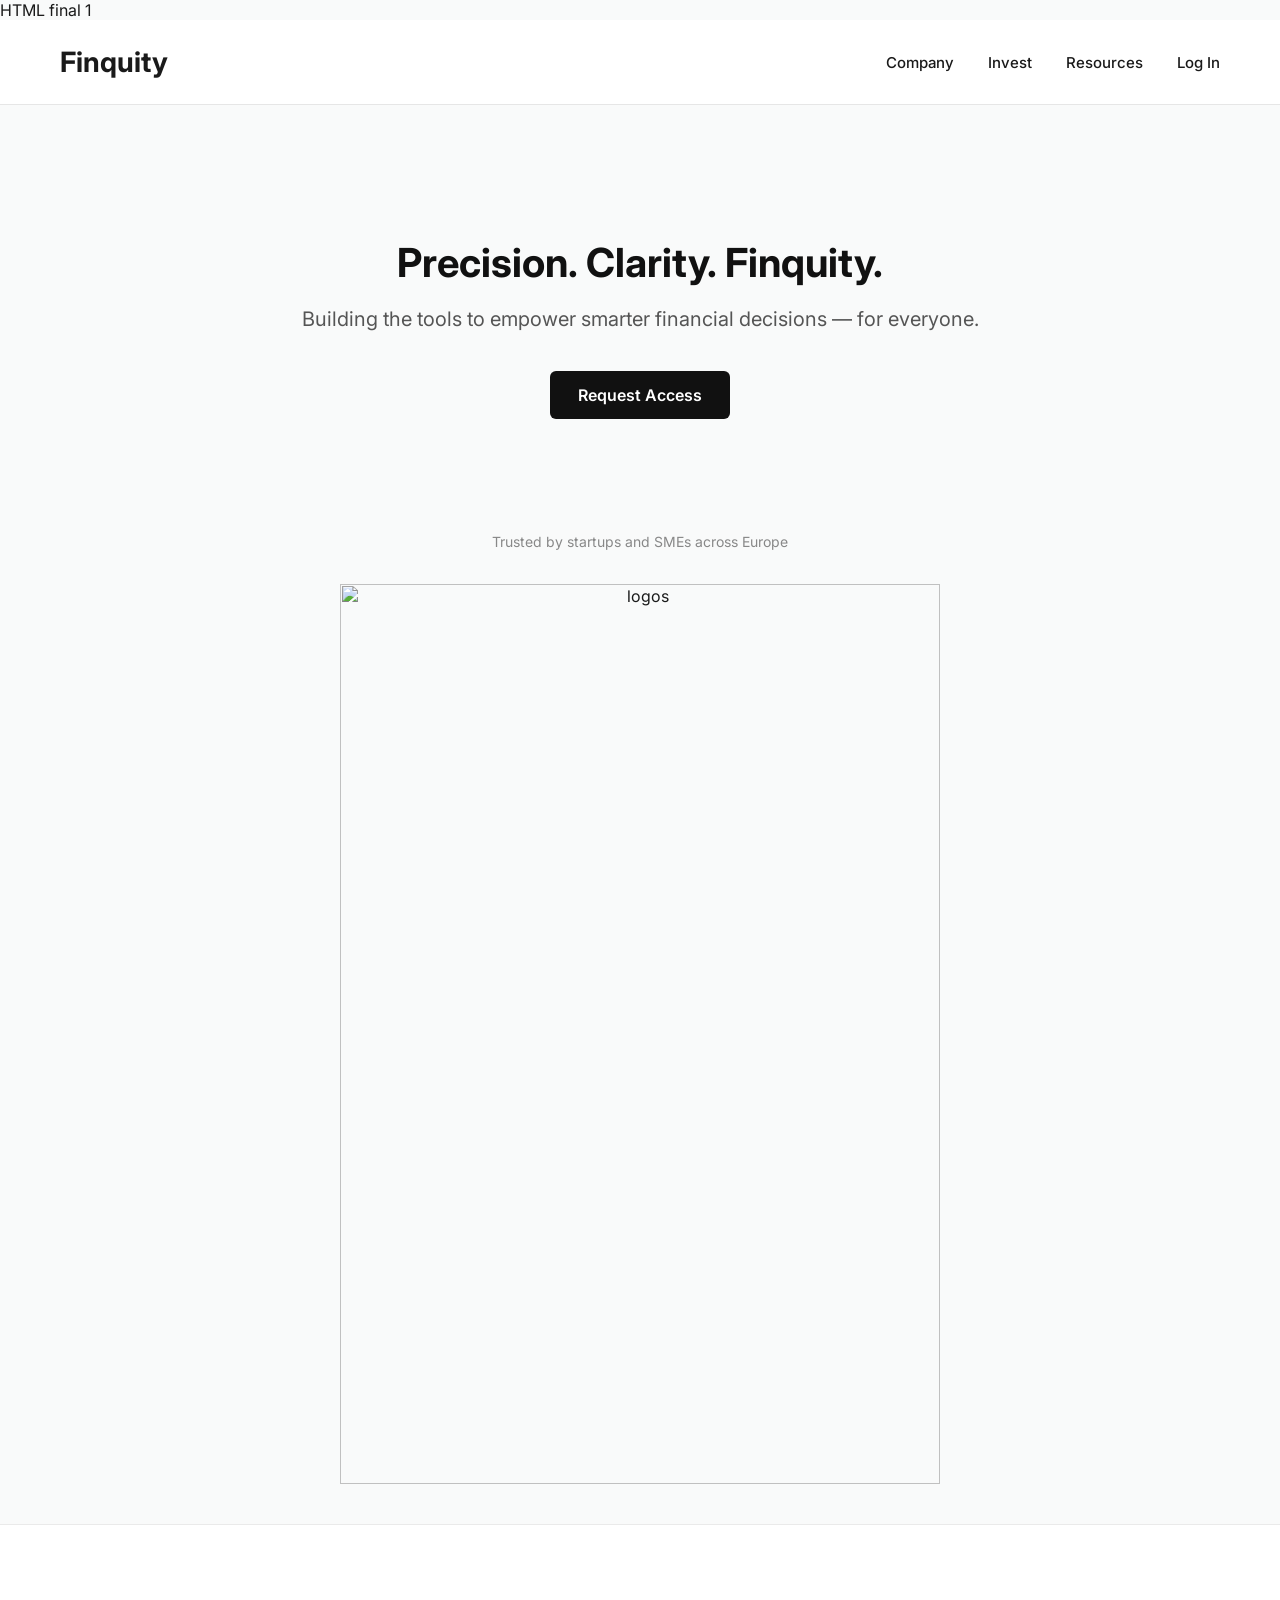
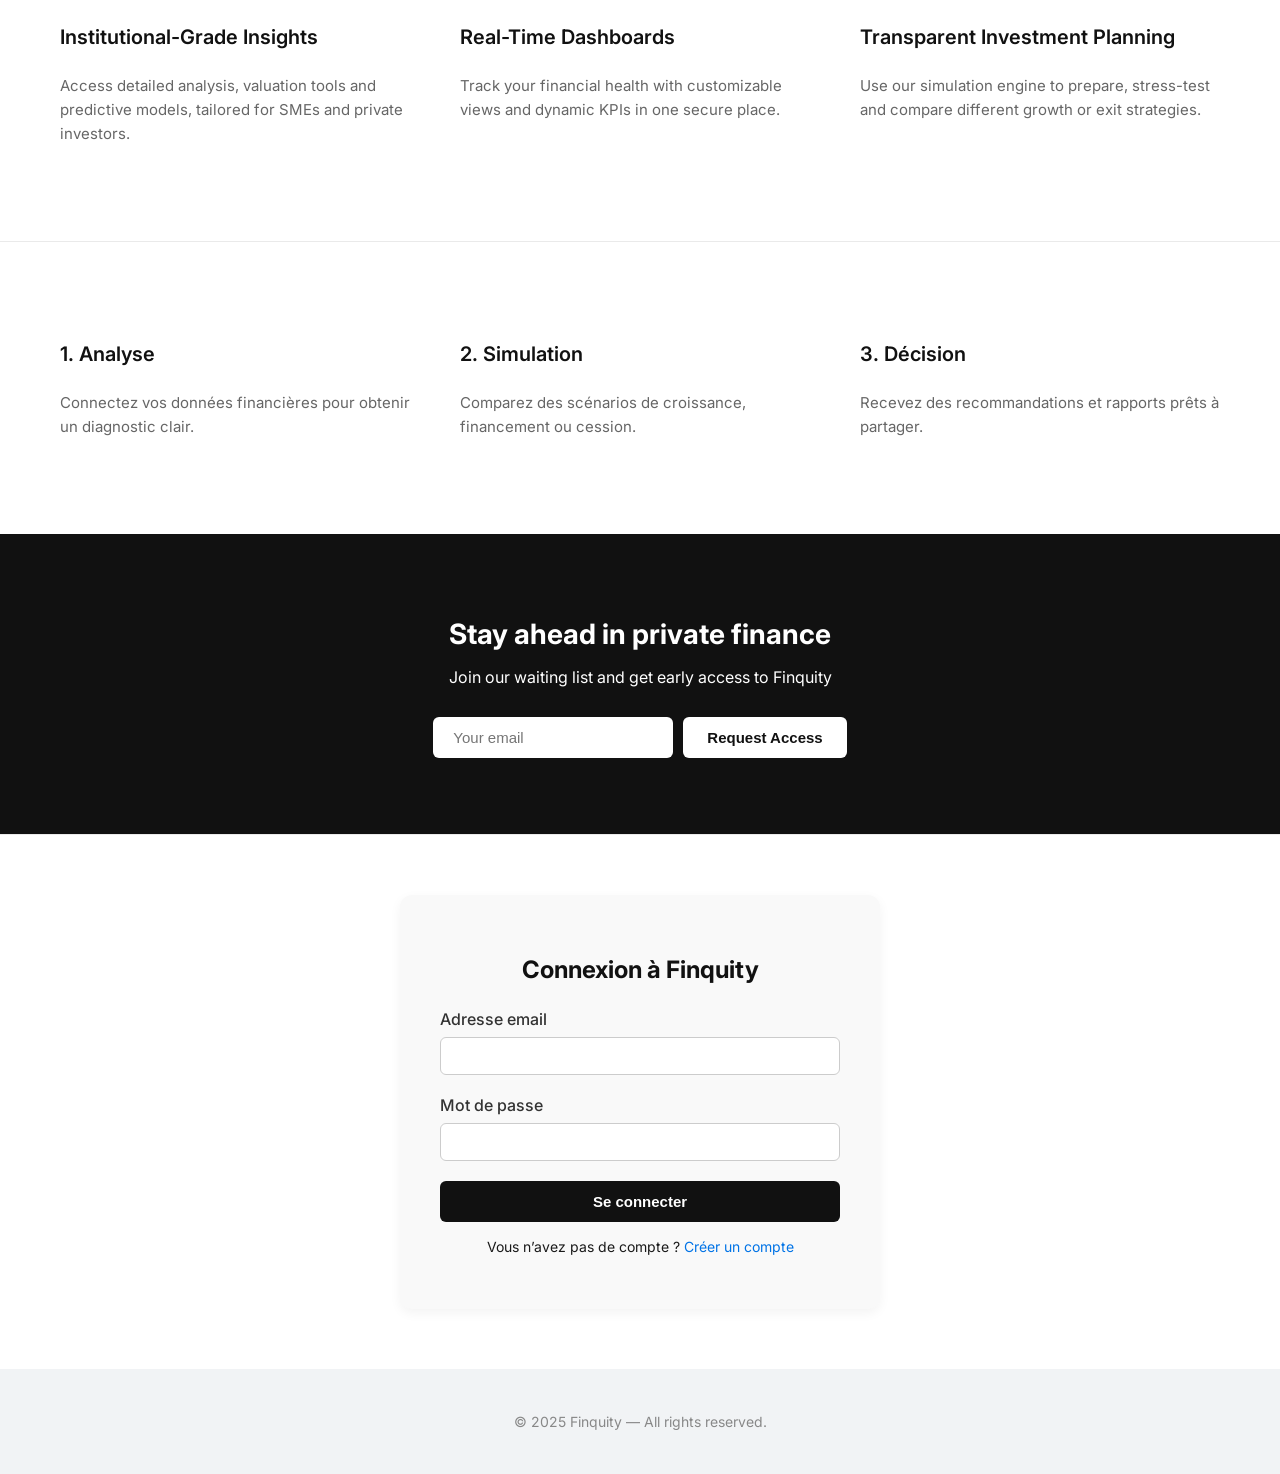
==== src/Dashboard.html @ 62096ed6 "Add new file" ====
HTML final 1

<!DOCTYPE html>
<html lang="fr">
<head>
  <meta charset="UTF-8" />
  <meta name="viewport" content="width=device-width, initial-scale=1.0"/>
  <title>Finquity - Plateforme d'Analyse Financière</title>
  <link href="https://fonts.googleapis.com/css2?family=Inter:wght@400;600;700&display=swap" rel="stylesheet">
  <style>
    body {
      margin: 0;
      font-family: 'Inter', sans-serif;
      background-color: #f9fafa;
      color: #1a1a1a;
    }

    header {
      background-color: #ffffff;
      padding: 25px 60px;
      display: flex;
      justify-content: space-between;
      align-items: center;
      border-bottom: 1px solid #e6e6e6;
    }

    .logo {
      font-size: 28px;
      font-weight: 700;
      color: #1a1a1a;
    }

    nav a {
      color: #1a1a1a;
      text-decoration: none;
      margin-left: 30px;
      font-weight: 500;
      font-size: 15px;
      position: relative;
    }

    nav a::after {
      content: '';
      display: block;
      width: 0;
      height: 2px;
      background: #1a1a1a;
      transition: width .3s;
      position: absolute;
      bottom: -4px;
      left: 0;
    }

    nav a:hover::after {
      width: 100%;
    }

    .hero {
      text-align: center;
      padding: 100px 20px 60px;
    }

    .hero h1 {
      font-size: 40px;
      font-weight: 700;
      color: #111;
      margin-bottom: 20px;
    }

    .hero p {
      font-size: 20px;
      font-weight: 400;
      color: #555;
      margin-bottom: 40px;
    }

    .cta-button {
      display: inline-block;
      background-color: #111;
      color: white;
      padding: 14px 28px;
      border-radius: 6px;
      font-weight: 600;
      text-decoration: none;
      transition: background-color 0.3s;
    }

    .cta-button:hover {
      background-color: #333;
    }

    .trusted {
      text-align: center;
      padding: 40px 20px;
    }

    .trusted p {
      color: #888;
      font-size: 14px;
    }

    .highlight-section {
      background-color: #ffffff;
      padding: 80px 60px;
      display: grid;
      grid-template-columns: repeat(auto-fit, minmax(300px, 1fr));
      gap: 40px;
      border-top: 1px solid #eaeaea;
    }

    .highlight-block {
      display: flex;
      flex-direction: column;
    }

    .highlight-block h3 {
      font-size: 20px;
      font-weight: 600;
      color: #111;
      margin-bottom: 10px;
    }

    .highlight-block p {
      font-size: 15px;
      color: #666;
      line-height: 1.6;
    }

    .newsletter {
      background: #111;
      color: white;
      text-align: center;
      padding: 60px 20px;
    }

    .newsletter h2 {
      font-size: 28px;
      margin-bottom: 15px;
    }

    .newsletter p {
      font-size: 16px;
      margin-bottom: 30px;
    }

    .newsletter form {
      display: flex;
      justify-content: center;
      flex-wrap: wrap;
      gap: 10px;
    }

    .newsletter input[type="email"] {
      padding: 12px 20px;
      border-radius: 6px;
      border: none;
      font-size: 15px;
      min-width: 240px;
    }

    .newsletter button {
      padding: 12px 24px;
      background: white;
      color: #111;
      border: none;
      border-radius: 6px;
      font-weight: 600;
      font-size: 15px;
      cursor: pointer;
    }

    .auth-section {
      display: flex;
      justify-content: center;
      padding: 60px 20px;
      background-color: #ffffff;
      border-top: 1px solid #eaeaea;
    }

    .auth-container {
      width: 100%;
      max-width: 400px;
      padding: 40px;
      background-color: #f9f9f9;
      border-radius: 12px;
      box-shadow: 0 4px 12px rgba(0, 0, 0, 0.05);
    }

    .auth-container h2 {
      margin-bottom: 25px;
      font-size: 24px;
      color: #111;
      text-align: center;
    }

    .auth-form {
      display: flex;
      flex-direction: column;
    }

    .auth-form label {
      margin-bottom: 8px;
      font-weight: 500;
      color: #333;
    }

    .auth-form input {
      padding: 10px;
      margin-bottom: 20px;
      border: 1px solid #ccc;
      border-radius: 6px;
      font-size: 14px;
    }

    .auth-form button {
      padding: 12px;
      background-color: #111;
      color: white;
      font-size: 15px;
      font-weight: 600;
      border: none;
      border-radius: 6px;
      cursor: pointer;
    }

    .auth-form button:hover {
      background-color: #000;
    }

    .auth-note {
      text-align: center;
      margin-top: 15px;
      font-size: 14px;
    }

    .auth-note a {
      color: #0073e6;
      text-decoration: none;
    }

    footer {
      background-color: #f1f3f5;
      color: #888;
      text-align: center;
      padding: 30px 20px;
      font-size: 14px;
    }
  </style>
</head>
<body>

  <header>
    <div class="logo">Finquity</div>
    <nav>
      <a href="#">Company</a>
      <a href="#">Invest</a>
      <a href="#">Resources</a>
      <a href="#">Log In</a>
    </nav>
  </header>

  <section class="hero">
    <h1>Precision. Clarity. Finquity.</h1>
    <p>Building the tools to empower smarter financial decisions — for everyone.</p>
    <a href="#" class="cta-button">Request Access</a>
  </section>

  <section class="trusted">
    <p>Trusted by startups and SMEs across Europe</p>
    <img src="logos.png" alt="logos" style="max-width: 600px; width: 100%; margin-top: 20px;">
  </section>

  <section class="highlight-section">
    <div class="highlight-block">
      <h3>Institutional-Grade Insights</h3>
      <p>Access detailed analysis, valuation tools and predictive models, tailored for SMEs and private investors.</p>
    </div>
    <div class="highlight-block">
      <h3>Real-Time Dashboards</h3>
      <p>Track your financial health with customizable views and dynamic KPIs in one secure place.</p>
    </div>
    <div class="highlight-block">
      <h3>Transparent Investment Planning</h3>
      <p>Use our simulation engine to prepare, stress-test and compare different growth or exit strategies.</p>
    </div>
  </section>

  <section class="highlight-section">
    <div class="highlight-block">
      <h3>1. Analyse</h3>
      <p>Connectez vos données financières pour obtenir un diagnostic clair.</p>
    </div>
    <div class="highlight-block">
      <h3>2. Simulation</h3>
      <p>Comparez des scénarios de croissance, financement ou cession.</p>
    </div>
    <div class="highlight-block">
      <h3>3. Décision</h3>
      <p>Recevez des recommandations et rapports prêts à partager.</p>
    </div>
  </section>

  <section class="newsletter">
    <h2>Stay ahead in private finance</h2>
    <p>Join our waiting list and get early access to Finquity</p>
    <form>
      <input type="email" placeholder="Your email" required />
      <button type="submit">Request Access</button>
    </form>
  </section>

  <!-- Authentification -->
  <section class="auth-section">
    <div class="auth-container">
      <h2>Connexion à Finquity</h2>
      <form class="auth-form">
        <label for="email">Adresse email</label>
        <input type="email" id="email" name="email" required>

        <label for="password">Mot de passe</label>
        <input type="password" id="password" name="password" required>

        <button type="submit">Se connecter</button>
      </form>
      <p class="auth-note">Vous n’avez pas de compte ? <a href="#">Créer un compte</a></p>
    </div>
  </section>

  <footer>
    <p>&copy; 2025 Finquity — All rights reserved.</p>
  </footer>

</body>
</html>
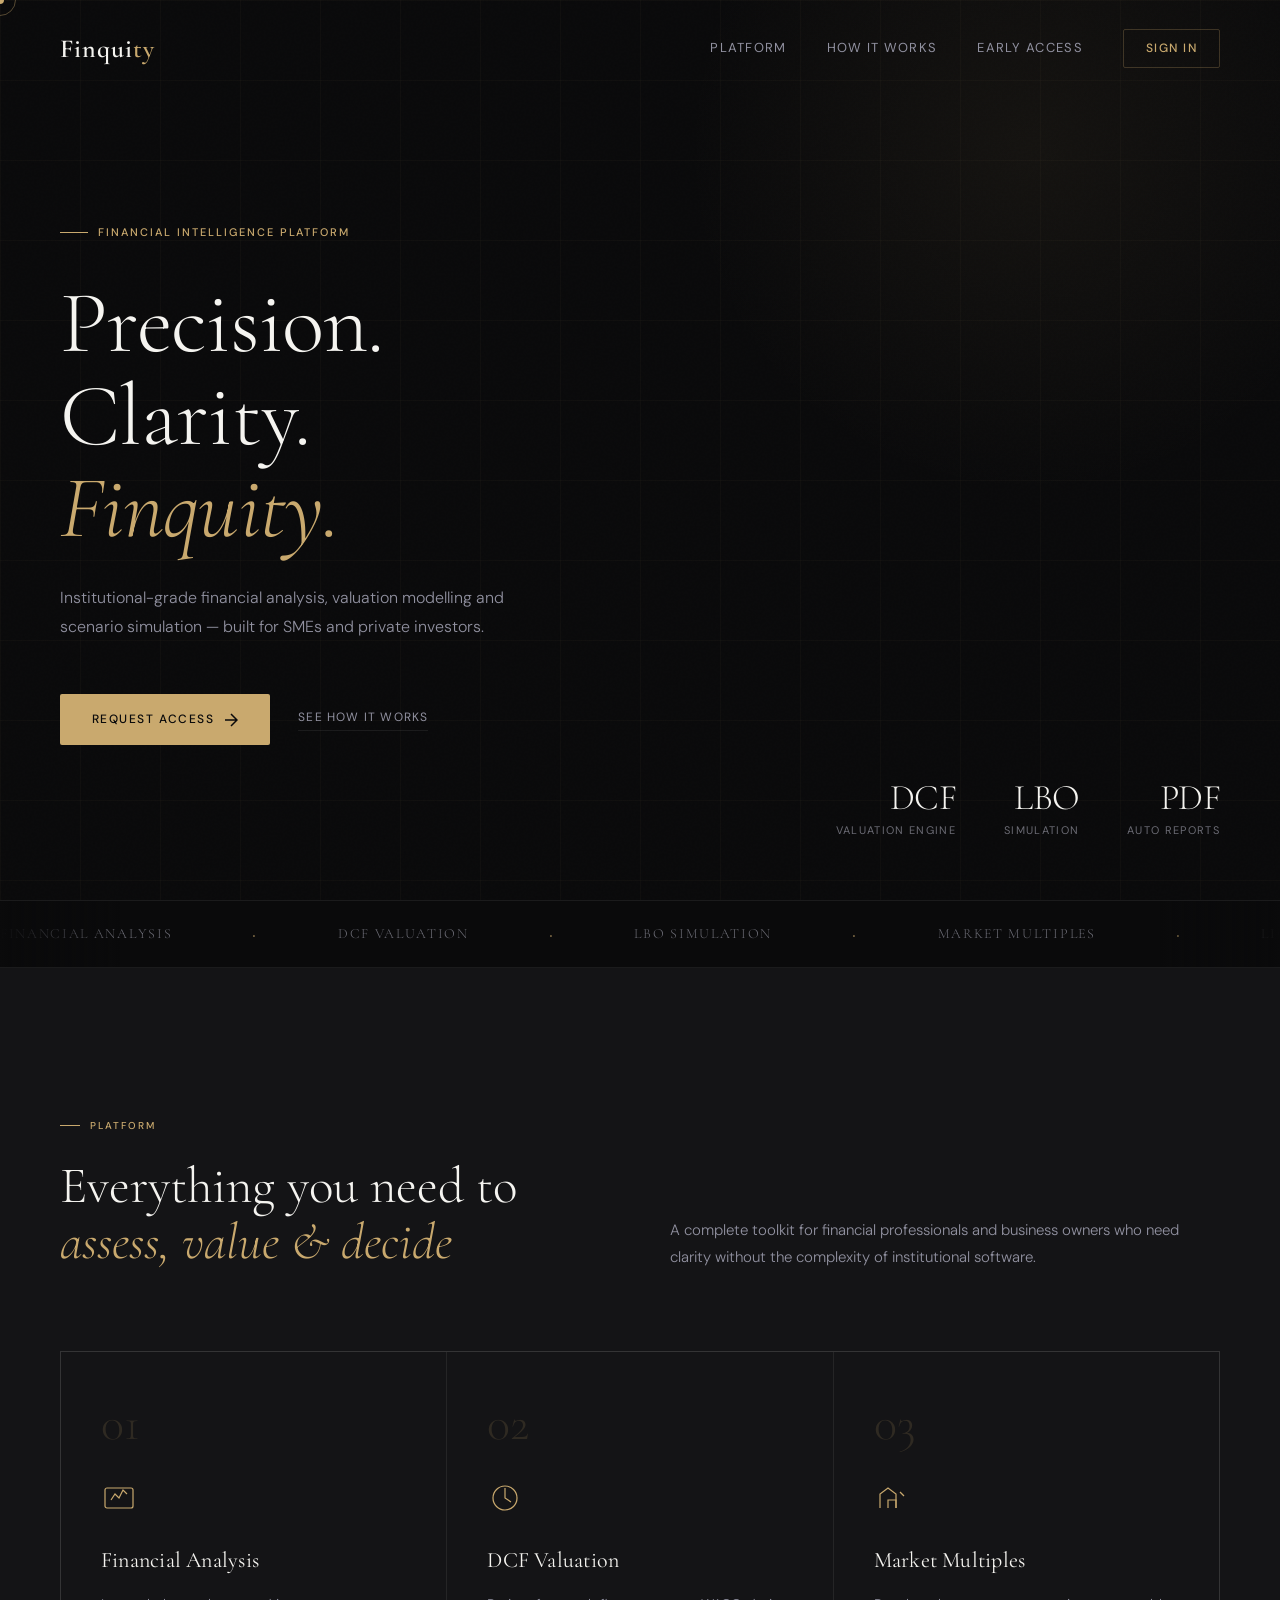
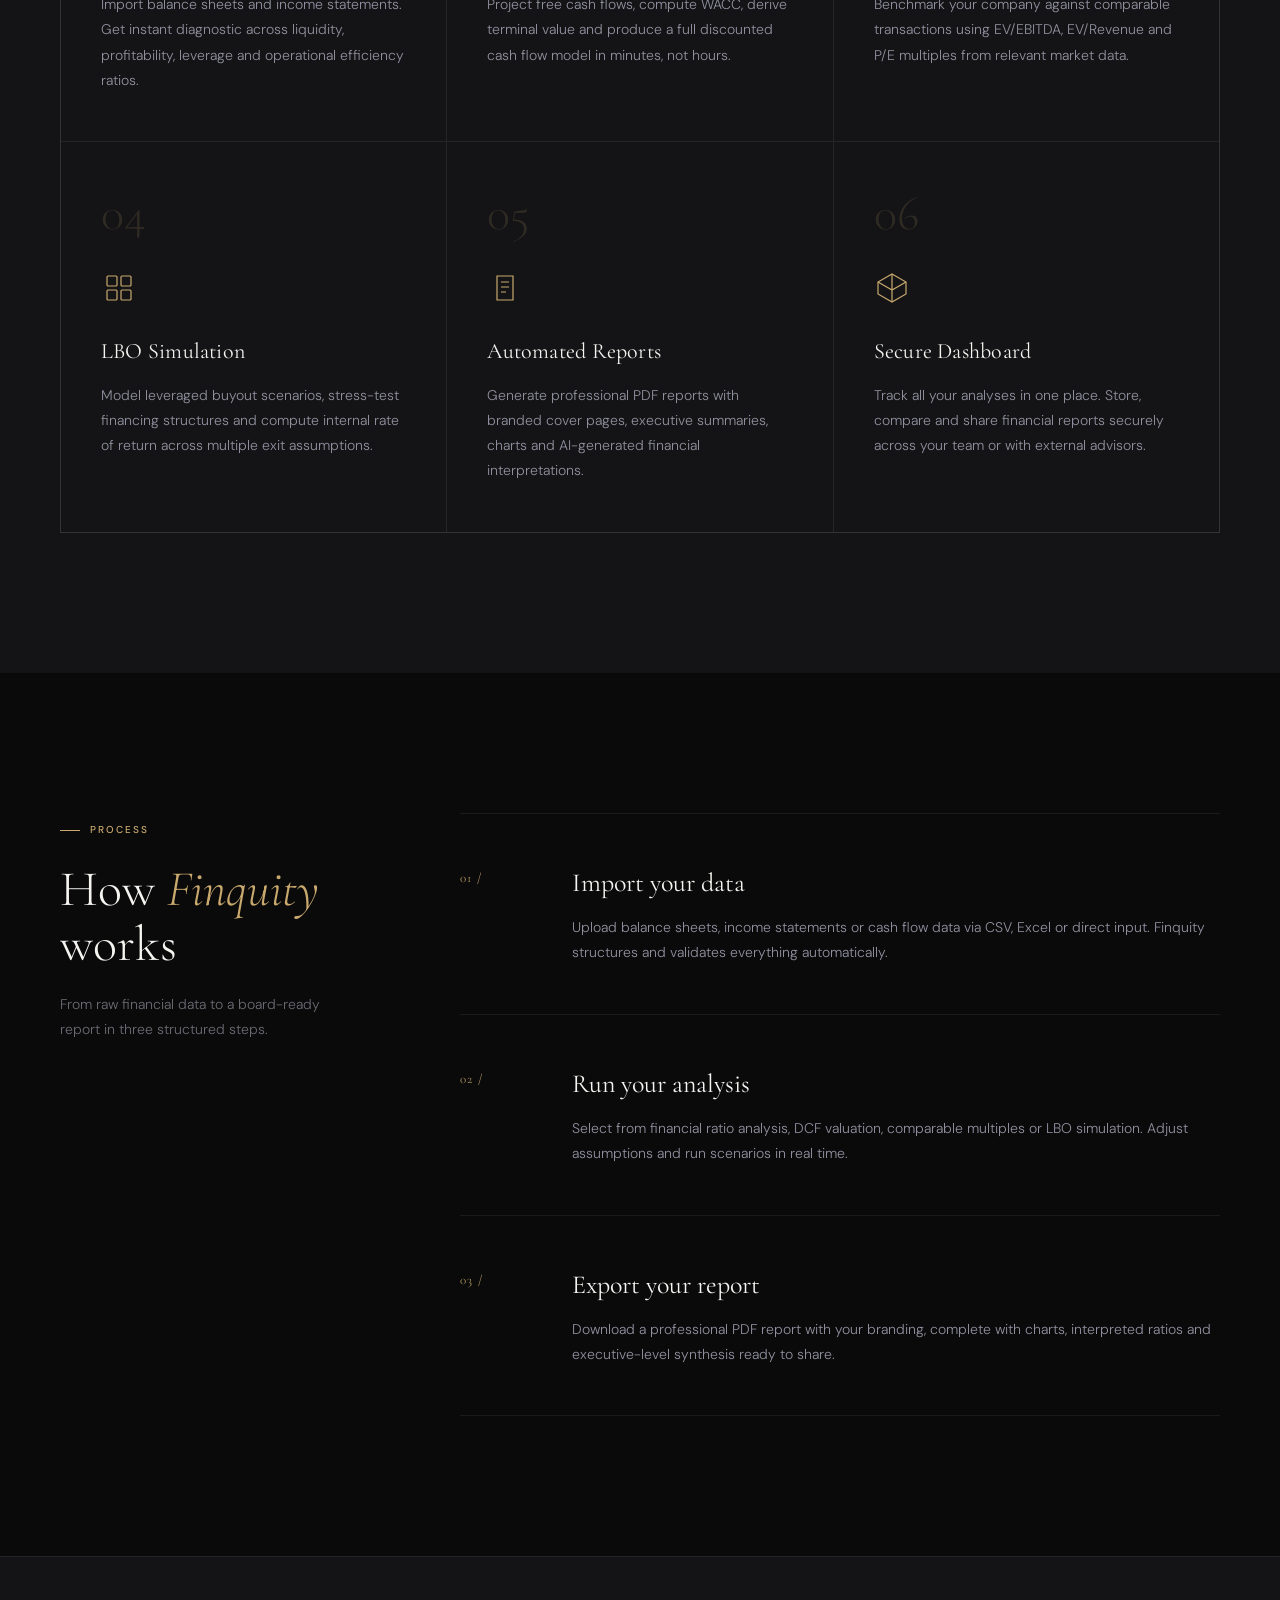
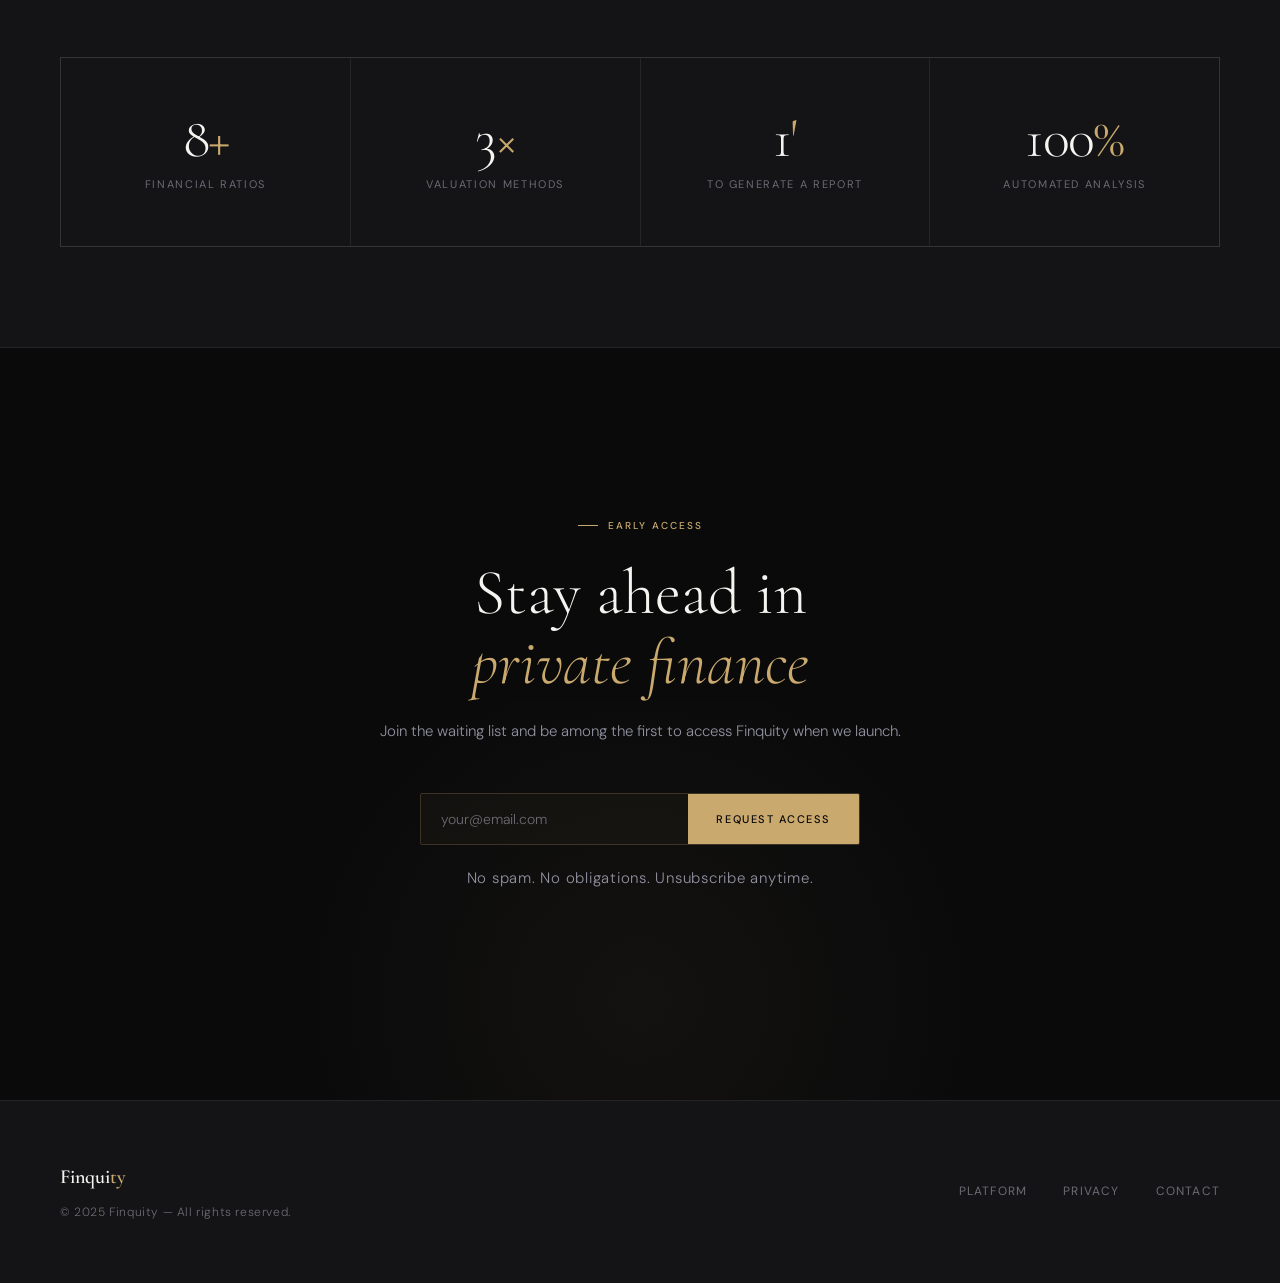
==== commit 03ed7403: "Edit Dashboard.html" ====
--- a/src/Dashboard.html
+++ b/src/Dashboard.html
@@ -1,334 +1,1126 @@
-HTML final 1
-
 <!DOCTYPE html>
-<html lang="fr">
+<html lang="en">
 <head>
   <meta charset="UTF-8" />
   <meta name="viewport" content="width=device-width, initial-scale=1.0"/>
-  <title>Finquity - Plateforme d'Analyse Financière</title>
-  <link href="https://fonts.googleapis.com/css2?family=Inter:wght@400;600;700&display=swap" rel="stylesheet">
+  <title>Finquity — Precision. Clarity. Finquity.</title>
+  <link href="https://fonts.googleapis.com/css2?family=Cormorant+Garamond:ital,wght@0,300;0,400;0,600;1,300;1,400&family=DM+Sans:wght@300;400;500&display=swap" rel="stylesheet">
   <style>
+    *, *::before, *::after { box-sizing: border-box; margin: 0; padding: 0; }
+
+    :root {
+      --ink: #0a0a0b;
+      --ink-2: #141416;
+      --ink-3: #1c1c1f;
+      --surface: #111113;
+      --gold: #c9a96e;
+      --gold-light: #e2c99a;
+      --gold-dim: rgba(201,169,110,0.15);
+      --muted: #6b6b74;
+      --muted-2: #9191a0;
+      --border: rgba(255,255,255,0.07);
+      --border-gold: rgba(201,169,110,0.25);
+      --white: #f5f4f0;
+      --font-display: 'Cormorant Garamond', Georgia, serif;
+      --font-body: 'DM Sans', sans-serif;
+    }
+
+    html { scroll-behavior: smooth; }
+
     body {
-      margin: 0;
-      font-family: 'Inter', sans-serif;
-      background-color: #f9fafa;
-      color: #1a1a1a;
-    }
-
+      background-color: var(--ink);
+      color: var(--white);
+      font-family: var(--font-body);
+      font-weight: 300;
+      line-height: 1.6;
+      overflow-x: hidden;
+      cursor: none;
+    }
+
+    /* Custom cursor */
+    .cursor {
+      position: fixed;
+      width: 8px; height: 8px;
+      background: var(--gold);
+      border-radius: 50%;
+      pointer-events: none;
+      z-index: 9999;
+      transform: translate(-50%, -50%);
+      transition: transform 0.1s ease, opacity 0.3s;
+      mix-blend-mode: normal;
+    }
+    .cursor-ring {
+      position: fixed;
+      width: 32px; height: 32px;
+      border: 1px solid rgba(201,169,110,0.4);
+      border-radius: 50%;
+      pointer-events: none;
+      z-index: 9998;
+      transform: translate(-50%, -50%);
+      transition: transform 0.18s ease, width 0.2s, height 0.2s, opacity 0.3s;
+    }
+
+    /* Grain overlay */
+    body::before {
+      content: '';
+      position: fixed;
+      inset: 0;
+      background-image: url("data:image/svg+xml,%3Csvg viewBox='0 0 512 512' xmlns='http://www.w3.org/2000/svg'%3E%3Cfilter id='n'%3E%3CfeTurbulence type='fractalNoise' baseFrequency='0.75' numOctaves='4' stitchTiles='stitch'/%3E%3C/filter%3E%3Crect width='100%25' height='100%25' filter='url(%23n)' opacity='0.03'/%3E%3C/svg%3E");
+      pointer-events: none;
+      z-index: 1;
+      opacity: 0.4;
+    }
+
+    /* ─── HEADER ─── */
     header {
-      background-color: #ffffff;
-      padding: 25px 60px;
+      position: fixed;
+      top: 0; left: 0; right: 0;
+      z-index: 100;
       display: flex;
       justify-content: space-between;
       align-items: center;
-      border-bottom: 1px solid #e6e6e6;
+      padding: 28px 60px;
+      border-bottom: 1px solid transparent;
+      transition: border-color 0.4s, background 0.4s, backdrop-filter 0.4s;
+    }
+    header.scrolled {
+      background: rgba(10,10,11,0.85);
+      backdrop-filter: blur(16px);
+      border-color: var(--border);
     }
 
     .logo {
-      font-size: 28px;
-      font-weight: 700;
-      color: #1a1a1a;
-    }
+      font-family: var(--font-display);
+      font-size: 26px;
+      font-weight: 600;
+      letter-spacing: 0.04em;
+      color: var(--white);
+      text-decoration: none;
+    }
+    .logo span { color: var(--gold); }
+
+    nav { display: flex; align-items: center; gap: 40px; }
 
     nav a {
-      color: #1a1a1a;
+      font-family: var(--font-body);
+      font-size: 13px;
+      font-weight: 400;
+      letter-spacing: 0.1em;
+      text-transform: uppercase;
+      color: var(--muted-2);
       text-decoration: none;
-      margin-left: 30px;
+      transition: color 0.3s;
+    }
+    nav a:hover { color: var(--white); }
+
+    .nav-cta {
+      font-size: 12px !important;
+      font-weight: 500 !important;
+      letter-spacing: 0.12em !important;
+      color: var(--gold) !important;
+      border: 1px solid var(--border-gold);
+      padding: 9px 22px;
+      border-radius: 2px;
+      transition: background 0.3s, color 0.3s !important;
+    }
+    .nav-cta:hover {
+      background: var(--gold-dim);
+      color: var(--gold-light) !important;
+    }
+
+    /* ─── HERO ─── */
+    .hero {
+      min-height: 100vh;
+      display: flex;
+      flex-direction: column;
+      justify-content: center;
+      padding: 160px 60px 100px;
+      position: relative;
+      overflow: hidden;
+    }
+
+    .hero-bg-grid {
+      position: absolute;
+      inset: 0;
+      background-image:
+        linear-gradient(rgba(201,169,110,0.03) 1px, transparent 1px),
+        linear-gradient(90deg, rgba(201,169,110,0.03) 1px, transparent 1px);
+      background-size: 80px 80px;
+      z-index: 0;
+    }
+    .hero-bg-glow {
+      position: absolute;
+      top: -200px; right: -100px;
+      width: 700px; height: 700px;
+      background: radial-gradient(circle, rgba(201,169,110,0.06) 0%, transparent 70%);
+      z-index: 0;
+      animation: pulse-glow 8s ease-in-out infinite;
+    }
+    @keyframes pulse-glow {
+      0%, 100% { opacity: 1; transform: scale(1); }
+      50% { opacity: 0.6; transform: scale(1.08); }
+    }
+
+    .hero-content { position: relative; z-index: 2; max-width: 760px; }
+
+    .hero-eyebrow {
+      display: inline-flex;
+      align-items: center;
+      gap: 10px;
+      font-size: 11px;
       font-weight: 500;
-      font-size: 15px;
-      position: relative;
-    }
-
-    nav a::after {
+      letter-spacing: 0.18em;
+      text-transform: uppercase;
+      color: var(--gold);
+      margin-bottom: 36px;
+      opacity: 0;
+      animation: fade-up 0.8s 0.2s forwards;
+    }
+    .hero-eyebrow::before {
       content: '';
       display: block;
-      width: 0;
-      height: 2px;
-      background: #1a1a1a;
-      transition: width .3s;
+      width: 28px; height: 1px;
+      background: var(--gold);
+    }
+
+    .hero h1 {
+      font-family: var(--font-display);
+      font-size: clamp(52px, 7vw, 88px);
+      font-weight: 300;
+      line-height: 1.05;
+      letter-spacing: -0.01em;
+      color: var(--white);
+      margin-bottom: 30px;
+      opacity: 0;
+      animation: fade-up 0.9s 0.4s forwards;
+    }
+    .hero h1 em {
+      font-style: italic;
+      color: var(--gold);
+    }
+
+    .hero-sub {
+      font-size: 16px;
+      font-weight: 300;
+      color: var(--muted-2);
+      line-height: 1.8;
+      max-width: 480px;
+      margin-bottom: 52px;
+      opacity: 0;
+      animation: fade-up 0.9s 0.6s forwards;
+    }
+
+    .hero-actions {
+      display: flex;
+      align-items: center;
+      gap: 28px;
+      opacity: 0;
+      animation: fade-up 0.9s 0.8s forwards;
+    }
+
+    .btn-primary {
+      display: inline-flex;
+      align-items: center;
+      gap: 10px;
+      background: var(--gold);
+      color: var(--ink);
+      font-family: var(--font-body);
+      font-size: 12px;
+      font-weight: 500;
+      letter-spacing: 0.12em;
+      text-transform: uppercase;
+      text-decoration: none;
+      padding: 16px 32px;
+      border-radius: 2px;
+      transition: background 0.3s, transform 0.2s;
+    }
+    .btn-primary:hover {
+      background: var(--gold-light);
+      transform: translateY(-1px);
+    }
+    .btn-primary svg { transition: transform 0.2s; }
+    .btn-primary:hover svg { transform: translateX(3px); }
+
+    .btn-ghost {
+      font-size: 12px;
+      font-weight: 400;
+      letter-spacing: 0.1em;
+      text-transform: uppercase;
+      color: var(--muted-2);
+      text-decoration: none;
+      border-bottom: 1px solid var(--border);
+      padding-bottom: 3px;
+      transition: color 0.3s, border-color 0.3s;
+    }
+    .btn-ghost:hover { color: var(--white); border-color: var(--muted-2); }
+
+    /* Hero stats */
+    .hero-stats {
       position: absolute;
-      bottom: -4px;
-      left: 0;
-    }
-
-    nav a:hover::after {
+      bottom: 60px; right: 60px;
+      display: flex;
+      gap: 48px;
+      z-index: 2;
+      opacity: 0;
+      animation: fade-in 1s 1.2s forwards;
+    }
+    .stat { text-align: right; }
+    .stat-value {
+      font-family: var(--font-display);
+      font-size: 36px;
+      font-weight: 300;
+      color: var(--white);
+      letter-spacing: -0.02em;
+      line-height: 1;
+    }
+    .stat-label {
+      font-size: 11px;
+      font-weight: 400;
+      letter-spacing: 0.12em;
+      text-transform: uppercase;
+      color: var(--muted);
+      margin-top: 6px;
+    }
+
+    @keyframes fade-up {
+      from { opacity: 0; transform: translateY(24px); }
+      to { opacity: 1; transform: translateY(0); }
+    }
+    @keyframes fade-in {
+      from { opacity: 0; }
+      to { opacity: 1; }
+    }
+
+    /* ─── MARQUEE / TRUST ─── */
+    .trust-bar {
+      border-top: 1px solid var(--border);
+      border-bottom: 1px solid var(--border);
+      padding: 22px 0;
+      overflow: hidden;
+      position: relative;
+    }
+    .trust-bar::before, .trust-bar::after {
+      content: '';
+      position: absolute;
+      top: 0; bottom: 0;
+      width: 120px;
+      z-index: 2;
+    }
+    .trust-bar::before { left: 0; background: linear-gradient(90deg, var(--ink), transparent); }
+    .trust-bar::after { right: 0; background: linear-gradient(-90deg, var(--ink), transparent); }
+
+    .marquee-track {
+      display: flex;
+      gap: 80px;
+      animation: marquee 24s linear infinite;
+      width: max-content;
+    }
+    .marquee-item {
+      font-family: var(--font-display);
+      font-size: 14px;
+      font-weight: 300;
+      letter-spacing: 0.12em;
+      color: var(--muted);
+      text-transform: uppercase;
+      white-space: nowrap;
+      display: flex;
+      align-items: center;
+      gap: 80px;
+    }
+    .marquee-item::after {
+      content: '·';
+      color: var(--gold);
+      font-size: 20px;
+      line-height: 0;
+    }
+    @keyframes marquee {
+      from { transform: translateX(0); }
+      to { transform: translateX(-50%); }
+    }
+
+    /* ─── SECTION BASE ─── */
+    section { position: relative; }
+
+    .section-label {
+      display: inline-flex;
+      align-items: center;
+      gap: 10px;
+      font-size: 10px;
+      font-weight: 500;
+      letter-spacing: 0.2em;
+      text-transform: uppercase;
+      color: var(--gold);
+      margin-bottom: 24px;
+    }
+    .section-label::before {
+      content: '';
+      display: block;
+      width: 20px; height: 1px;
+      background: var(--gold);
+    }
+
+    /* ─── FEATURES ─── */
+    .features {
+      padding: 140px 60px;
+      background: var(--ink-2);
+    }
+
+    .features-header {
+      display: grid;
+      grid-template-columns: 1fr 1fr;
+      gap: 60px;
+      align-items: end;
+      margin-bottom: 80px;
+    }
+
+    .features-title {
+      font-family: var(--font-display);
+      font-size: clamp(36px, 4vw, 52px);
+      font-weight: 300;
+      line-height: 1.1;
+      color: var(--white);
+    }
+    .features-title em { font-style: italic; color: var(--gold); }
+
+    .features-desc {
+      font-size: 15px;
+      font-weight: 300;
+      color: var(--muted-2);
+      line-height: 1.8;
+      align-self: end;
+    }
+
+    .features-grid {
+      display: grid;
+      grid-template-columns: repeat(3, 1fr);
+      gap: 1px;
+      background: var(--border);
+      border: 1px solid var(--border);
+    }
+
+    .feature-card {
+      background: var(--ink-2);
+      padding: 48px 40px;
+      transition: background 0.3s;
+      position: relative;
+      overflow: hidden;
+    }
+    .feature-card::before {
+      content: '';
+      position: absolute;
+      top: 0; left: 0; right: 0;
+      height: 1px;
+      background: linear-gradient(90deg, transparent, var(--gold), transparent);
+      opacity: 0;
+      transition: opacity 0.4s;
+    }
+    .feature-card:hover { background: var(--ink-3); }
+    .feature-card:hover::before { opacity: 1; }
+
+    .feature-number {
+      font-family: var(--font-display);
+      font-size: 48px;
+      font-weight: 300;
+      color: rgba(201,169,110,0.15);
+      line-height: 1;
+      margin-bottom: 32px;
+      transition: color 0.3s;
+    }
+    .feature-card:hover .feature-number { color: rgba(201,169,110,0.3); }
+
+    .feature-icon {
+      width: 36px; height: 36px;
+      margin-bottom: 20px;
+      color: var(--gold);
+    }
+
+    .feature-card h3 {
+      font-family: var(--font-display);
+      font-size: 22px;
+      font-weight: 400;
+      color: var(--white);
+      margin-bottom: 14px;
+      letter-spacing: 0.01em;
+    }
+
+    .feature-card p {
+      font-size: 14px;
+      font-weight: 300;
+      color: var(--muted-2);
+      line-height: 1.8;
+    }
+
+    /* ─── HOW IT WORKS ─── */
+    .how {
+      padding: 140px 60px;
+      background: var(--ink);
+    }
+
+    .how-inner {
+      display: grid;
+      grid-template-columns: 300px 1fr;
+      gap: 100px;
+      align-items: start;
+    }
+
+    .how-left { position: sticky; top: 120px; }
+    .how-left h2 {
+      font-family: var(--font-display);
+      font-size: clamp(36px, 4vw, 50px);
+      font-weight: 300;
+      line-height: 1.1;
+      color: var(--white);
+      margin-bottom: 20px;
+    }
+    .how-left h2 em { font-style: italic; color: var(--gold); }
+    .how-left p {
+      font-size: 14px;
+      font-weight: 300;
+      color: var(--muted);
+      line-height: 1.8;
+    }
+
+    .how-steps { display: flex; flex-direction: column; gap: 0; }
+
+    .step {
+      display: grid;
+      grid-template-columns: 80px 1fr;
+      gap: 32px;
+      padding: 48px 0;
+      border-bottom: 1px solid var(--border);
+      transition: padding-left 0.3s;
+    }
+    .step:first-child { border-top: 1px solid var(--border); }
+    .step:hover { padding-left: 8px; }
+
+    .step-num {
+      font-family: var(--font-display);
+      font-size: 13px;
+      font-weight: 300;
+      color: var(--gold);
+      letter-spacing: 0.1em;
+      padding-top: 6px;
+    }
+
+    .step h3 {
+      font-family: var(--font-display);
+      font-size: 26px;
+      font-weight: 400;
+      color: var(--white);
+      margin-bottom: 12px;
+    }
+
+    .step p {
+      font-size: 14px;
+      font-weight: 300;
+      color: var(--muted-2);
+      line-height: 1.8;
+    }
+
+    /* ─── METRICS TICKER ─── */
+    .metrics {
+      padding: 100px 60px;
+      background: var(--ink-2);
+      border-top: 1px solid var(--border);
+      border-bottom: 1px solid var(--border);
+    }
+    .metrics-grid {
+      display: grid;
+      grid-template-columns: repeat(4, 1fr);
+      gap: 1px;
+      background: var(--border);
+      border: 1px solid var(--border);
+    }
+    .metric-item {
+      background: var(--ink-2);
+      padding: 52px 40px;
+      text-align: center;
+    }
+    .metric-value {
+      font-family: var(--font-display);
+      font-size: 56px;
+      font-weight: 300;
+      color: var(--white);
+      letter-spacing: -0.03em;
+      line-height: 1;
+      margin-bottom: 10px;
+    }
+    .metric-value span { color: var(--gold); }
+    .metric-label {
+      font-size: 11px;
+      font-weight: 400;
+      letter-spacing: 0.15em;
+      text-transform: uppercase;
+      color: var(--muted);
+    }
+
+    /* ─── WAITLIST ─── */
+    .waitlist {
+      padding: 160px 60px;
+      background: var(--ink);
+      text-align: center;
+      position: relative;
+      overflow: hidden;
+    }
+    .waitlist-glow {
+      position: absolute;
+      bottom: -200px; left: 50%;
+      transform: translateX(-50%);
+      width: 800px; height: 600px;
+      background: radial-gradient(circle, rgba(201,169,110,0.05) 0%, transparent 70%);
+      pointer-events: none;
+    }
+    .waitlist-inner { position: relative; z-index: 2; max-width: 560px; margin: 0 auto; }
+
+    .waitlist h2 {
+      font-family: var(--font-display);
+      font-size: clamp(40px, 5vw, 64px);
+      font-weight: 300;
+      line-height: 1.1;
+      color: var(--white);
+      margin-bottom: 20px;
+    }
+    .waitlist h2 em { font-style: italic; color: var(--gold); }
+
+    .waitlist p {
+      font-size: 15px;
+      font-weight: 300;
+      color: var(--muted-2);
+      margin-bottom: 48px;
+      line-height: 1.8;
+    }
+
+    .waitlist-form {
+      display: flex;
+      gap: 0;
+      max-width: 440px;
+      margin: 0 auto 20px;
+      border: 1px solid var(--border-gold);
+      border-radius: 2px;
+      overflow: hidden;
+      transition: border-color 0.3s;
+    }
+    .waitlist-form:focus-within { border-color: var(--gold); }
+
+    .waitlist-form input {
+      flex: 1;
+      background: rgba(201,169,110,0.04);
+      border: none;
+      outline: none;
+      padding: 16px 20px;
+      font-family: var(--font-body);
+      font-size: 14px;
+      font-weight: 300;
+      color: var(--white);
+    }
+    .waitlist-form input::placeholder { color: var(--muted); }
+
+    .waitlist-form button {
+      background: var(--gold);
+      color: var(--ink);
+      border: none;
+      padding: 16px 28px;
+      font-family: var(--font-body);
+      font-size: 11px;
+      font-weight: 500;
+      letter-spacing: 0.14em;
+      text-transform: uppercase;
+      cursor: pointer;
+      transition: background 0.3s;
+      white-space: nowrap;
+    }
+    .waitlist-form button:hover { background: var(--gold-light); }
+
+    .waitlist-note {
+      font-size: 12px;
+      color: var(--muted);
+      letter-spacing: 0.05em;
+    }
+
+    /* ─── LOGIN PAGE ─── */
+    .login-page {
+      display: none;
+      min-height: 100vh;
+      background: var(--ink);
+      align-items: center;
+      justify-content: center;
+      padding: 80px 20px;
+    }
+    .login-page.active { display: flex; }
+
+    .login-panel {
       width: 100%;
-    }
-
-    .hero {
+      max-width: 420px;
+      border: 1px solid var(--border);
+      padding: 56px 48px;
+      background: var(--ink-2);
+      position: relative;
+    }
+    .login-panel::before {
+      content: '';
+      position: absolute;
+      top: 0; left: 40px; right: 40px;
+      height: 1px;
+      background: linear-gradient(90deg, transparent, var(--gold), transparent);
+    }
+
+    .login-logo {
+      font-family: var(--font-display);
+      font-size: 28px;
+      font-weight: 600;
+      color: var(--white);
       text-align: center;
-      padding: 100px 20px 60px;
-    }
-
-    .hero h1 {
-      font-size: 40px;
-      font-weight: 700;
-      color: #111;
-      margin-bottom: 20px;
-    }
-
-    .hero p {
-      font-size: 20px;
-      font-weight: 400;
-      color: #555;
-      margin-bottom: 40px;
-    }
-
-    .cta-button {
-      display: inline-block;
-      background-color: #111;
-      color: white;
-      padding: 14px 28px;
-      border-radius: 6px;
-      font-weight: 600;
+      margin-bottom: 8px;
+    }
+    .login-logo span { color: var(--gold); }
+
+    .login-tagline {
+      font-size: 12px;
+      font-weight: 300;
+      letter-spacing: 0.15em;
+      text-transform: uppercase;
+      color: var(--muted);
+      text-align: center;
+      margin-bottom: 48px;
+    }
+
+    .login-form { display: flex; flex-direction: column; gap: 20px; }
+
+    .form-group { display: flex; flex-direction: column; gap: 8px; }
+
+    .form-group label {
+      font-size: 10px;
+      font-weight: 500;
+      letter-spacing: 0.18em;
+      text-transform: uppercase;
+      color: var(--muted-2);
+    }
+
+    .form-group input {
+      background: rgba(255,255,255,0.03);
+      border: 1px solid var(--border);
+      border-radius: 2px;
+      padding: 14px 16px;
+      font-family: var(--font-body);
+      font-size: 14px;
+      font-weight: 300;
+      color: var(--white);
+      outline: none;
+      transition: border-color 0.3s;
+    }
+    .form-group input:focus { border-color: var(--gold); }
+    .form-group input::placeholder { color: var(--muted); }
+
+    .login-submit {
+      background: var(--gold);
+      color: var(--ink);
+      border: none;
+      border-radius: 2px;
+      padding: 15px;
+      font-family: var(--font-body);
+      font-size: 12px;
+      font-weight: 500;
+      letter-spacing: 0.14em;
+      text-transform: uppercase;
+      cursor: pointer;
+      transition: background 0.3s;
+      margin-top: 8px;
+    }
+    .login-submit:hover { background: var(--gold-light); }
+
+    .login-footer {
+      text-align: center;
+      margin-top: 24px;
+      font-size: 13px;
+      font-weight: 300;
+      color: var(--muted);
+    }
+    .login-footer a {
+      color: var(--gold);
       text-decoration: none;
-      transition: background-color 0.3s;
-    }
-
-    .cta-button:hover {
-      background-color: #333;
-    }
-
-    .trusted {
-      text-align: center;
-      padding: 40px 20px;
-    }
-
-    .trusted p {
-      color: #888;
-      font-size: 14px;
-    }
-
-    .highlight-section {
-      background-color: #ffffff;
-      padding: 80px 60px;
+      transition: color 0.2s;
+    }
+    .login-footer a:hover { color: var(--gold-light); }
+
+    /* ─── LANDING wrapper ─── */
+    #landing { display: block; }
+
+    /* ─── FOOTER ─── */
+    footer {
+      background: var(--ink-2);
+      border-top: 1px solid var(--border);
+      padding: 60px;
       display: grid;
-      grid-template-columns: repeat(auto-fit, minmax(300px, 1fr));
+      grid-template-columns: 1fr auto;
+      align-items: center;
       gap: 40px;
-      border-top: 1px solid #eaeaea;
-    }
-
-    .highlight-block {
-      display: flex;
-      flex-direction: column;
-    }
-
-    .highlight-block h3 {
+    }
+
+    .footer-logo {
+      font-family: var(--font-display);
       font-size: 20px;
       font-weight: 600;
-      color: #111;
+      color: var(--white);
       margin-bottom: 10px;
     }
-
-    .highlight-block p {
-      font-size: 15px;
-      color: #666;
-      line-height: 1.6;
-    }
-
-    .newsletter {
-      background: #111;
-      color: white;
-      text-align: center;
-      padding: 60px 20px;
-    }
-
-    .newsletter h2 {
-      font-size: 28px;
-      margin-bottom: 15px;
-    }
-
-    .newsletter p {
-      font-size: 16px;
-      margin-bottom: 30px;
-    }
-
-    .newsletter form {
+    .footer-logo span { color: var(--gold); }
+    .footer-copy {
+      font-size: 12px;
+      font-weight: 300;
+      color: var(--muted);
+      letter-spacing: 0.05em;
+    }
+
+    .footer-links {
       display: flex;
-      justify-content: center;
-      flex-wrap: wrap;
-      gap: 10px;
-    }
-
-    .newsletter input[type="email"] {
-      padding: 12px 20px;
-      border-radius: 6px;
-      border: none;
-      font-size: 15px;
-      min-width: 240px;
-    }
-
-    .newsletter button {
-      padding: 12px 24px;
-      background: white;
-      color: #111;
-      border: none;
-      border-radius: 6px;
-      font-weight: 600;
-      font-size: 15px;
-      cursor: pointer;
-    }
-
-    .auth-section {
-      display: flex;
-      justify-content: center;
-      padding: 60px 20px;
-      background-color: #ffffff;
-      border-top: 1px solid #eaeaea;
-    }
-
-    .auth-container {
-      width: 100%;
-      max-width: 400px;
-      padding: 40px;
-      background-color: #f9f9f9;
-      border-radius: 12px;
-      box-shadow: 0 4px 12px rgba(0, 0, 0, 0.05);
-    }
-
-    .auth-container h2 {
-      margin-bottom: 25px;
-      font-size: 24px;
-      color: #111;
-      text-align: center;
-    }
-
-    .auth-form {
-      display: flex;
-      flex-direction: column;
-    }
-
-    .auth-form label {
-      margin-bottom: 8px;
-      font-weight: 500;
-      color: #333;
-    }
-
-    .auth-form input {
-      padding: 10px;
-      margin-bottom: 20px;
-      border: 1px solid #ccc;
-      border-radius: 6px;
-      font-size: 14px;
-    }
-
-    .auth-form button {
-      padding: 12px;
-      background-color: #111;
-      color: white;
-      font-size: 15px;
-      font-weight: 600;
-      border: none;
-      border-radius: 6px;
-      cursor: pointer;
-    }
-
-    .auth-form button:hover {
-      background-color: #000;
-    }
-
-    .auth-note {
-      text-align: center;
-      margin-top: 15px;
-      font-size: 14px;
-    }
-
-    .auth-note a {
-      color: #0073e6;
+      gap: 36px;
+    }
+    .footer-links a {
+      font-size: 12px;
+      font-weight: 400;
+      letter-spacing: 0.1em;
+      text-transform: uppercase;
+      color: var(--muted);
       text-decoration: none;
-    }
-
-    footer {
-      background-color: #f1f3f5;
-      color: #888;
-      text-align: center;
-      padding: 30px 20px;
-      font-size: 14px;
+      transition: color 0.3s;
+    }
+    .footer-links a:hover { color: var(--gold); }
+
+    /* ─── SCROLL REVEAL ─── */
+    .reveal {
+      opacity: 0;
+      transform: translateY(30px);
+      transition: opacity 0.8s ease, transform 0.8s ease;
+    }
+    .reveal.visible {
+      opacity: 1;
+      transform: translateY(0);
+    }
+
+    /* ─── RESPONSIVE ─── */
+    @media (max-width: 900px) {
+      header { padding: 24px 30px; }
+      .hero { padding: 120px 30px 80px; }
+      .hero-stats { display: none; }
+      .features, .how, .metrics, .waitlist { padding: 80px 30px; }
+      footer { padding: 40px 30px; grid-template-columns: 1fr; }
+      .features-header { grid-template-columns: 1fr; gap: 30px; }
+      .features-grid { grid-template-columns: 1fr; }
+      .how-inner { grid-template-columns: 1fr; gap: 40px; }
+      .how-left { position: static; }
+      .metrics-grid { grid-template-columns: repeat(2, 1fr); }
+      nav .nav-desktop { display: none; }
     }
   </style>
 </head>
 <body>
 
-  <header>
-    <div class="logo">Finquity</div>
+  <div class="cursor" id="cursor"></div>
+  <div class="cursor-ring" id="cursorRing"></div>
+
+  <!-- ─── HEADER ─── -->
+  <header id="header">
+    <a href="#" class="logo" onclick="showLanding()">Finqui<span>ty</span></a>
     <nav>
-      <a href="#">Company</a>
-      <a href="#">Invest</a>
-      <a href="#">Resources</a>
-      <a href="#">Log In</a>
+      <a href="#features" class="nav-desktop">Platform</a>
+      <a href="#how" class="nav-desktop">How it works</a>
+      <a href="#waitlist" class="nav-desktop">Early Access</a>
+      <a href="#" class="nav-cta" onclick="showLogin(event)">Sign In</a>
     </nav>
   </header>
 
-  <section class="hero">
-    <h1>Precision. Clarity. Finquity.</h1>
-    <p>Building the tools to empower smarter financial decisions — for everyone.</p>
-    <a href="#" class="cta-button">Request Access</a>
-  </section>
-
-  <section class="trusted">
-    <p>Trusted by startups and SMEs across Europe</p>
-    <img src="logos.png" alt="logos" style="max-width: 600px; width: 100%; margin-top: 20px;">
-  </section>
-
-  <section class="highlight-section">
-    <div class="highlight-block">
-      <h3>Institutional-Grade Insights</h3>
-      <p>Access detailed analysis, valuation tools and predictive models, tailored for SMEs and private investors.</p>
+  <!-- ─── LANDING ─── -->
+  <div id="landing">
+
+    <!-- HERO -->
+    <section class="hero">
+      <div class="hero-bg-grid"></div>
+      <div class="hero-bg-glow"></div>
+      <div class="hero-content">
+        <div class="hero-eyebrow">Financial Intelligence Platform</div>
+        <h1>Precision.<br>Clarity.<br><em>Finquity.</em></h1>
+        <p class="hero-sub">Institutional-grade financial analysis, valuation modelling and scenario simulation — built for SMEs and private investors.</p>
+        <div class="hero-actions">
+          <a href="#waitlist" class="btn-primary">
+            Request Access
+            <svg width="14" height="14" viewBox="0 0 14 14" fill="none" stroke="currentColor" stroke-width="1.5">
+              <path d="M1 7h12M7 1l6 6-6 6"/>
+            </svg>
+          </a>
+          <a href="#how" class="btn-ghost">See how it works</a>
+        </div>
+      </div>
+      <div class="hero-stats">
+        <div class="stat">
+          <div class="stat-value">DCF</div>
+          <div class="stat-label">Valuation engine</div>
+        </div>
+        <div class="stat">
+          <div class="stat-value">LBO</div>
+          <div class="stat-label">Simulation</div>
+        </div>
+        <div class="stat">
+          <div class="stat-value">PDF</div>
+          <div class="stat-label">Auto reports</div>
+        </div>
+      </div>
+    </section>
+
+    <!-- TRUST MARQUEE -->
+    <div class="trust-bar">
+      <div class="marquee-track">
+        <div class="marquee-item">Financial Analysis</div>
+        <div class="marquee-item">DCF Valuation</div>
+        <div class="marquee-item">LBO Simulation</div>
+        <div class="marquee-item">Market Multiples</div>
+        <div class="marquee-item">Liquidity Ratios</div>
+        <div class="marquee-item">Profitability Ratios</div>
+        <div class="marquee-item">Automated Reporting</div>
+        <div class="marquee-item">SME Intelligence</div>
+        <!-- duplicate for seamless loop -->
+        <div class="marquee-item">Financial Analysis</div>
+        <div class="marquee-item">DCF Valuation</div>
+        <div class="marquee-item">LBO Simulation</div>
+        <div class="marquee-item">Market Multiples</div>
+        <div class="marquee-item">Liquidity Ratios</div>
+        <div class="marquee-item">Profitability Ratios</div>
+        <div class="marquee-item">Automated Reporting</div>
+        <div class="marquee-item">SME Intelligence</div>
+      </div>
     </div>
-    <div class="highlight-block">
-      <h3>Real-Time Dashboards</h3>
-      <p>Track your financial health with customizable views and dynamic KPIs in one secure place.</p>
+
+    <!-- FEATURES -->
+    <section class="features" id="features">
+      <div class="features-header reveal">
+        <div>
+          <div class="section-label">Platform</div>
+          <h2 class="features-title">Everything you need to<br><em>assess, value & decide</em></h2>
+        </div>
+        <p class="features-desc">A complete toolkit for financial professionals and business owners who need clarity without the complexity of institutional software.</p>
+      </div>
+      <div class="features-grid reveal">
+        <div class="feature-card">
+          <div class="feature-number">01</div>
+          <svg class="feature-icon" viewBox="0 0 36 36" fill="none" stroke="currentColor" stroke-width="1.2">
+            <rect x="4" y="8" width="28" height="20" rx="2"/>
+            <path d="M10 20l4-6 4 4 4-8 4 4"/>
+          </svg>
+          <h3>Financial Analysis</h3>
+          <p>Import balance sheets and income statements. Get instant diagnostic across liquidity, profitability, leverage and operational efficiency ratios.</p>
+        </div>
+        <div class="feature-card">
+          <div class="feature-number">02</div>
+          <svg class="feature-icon" viewBox="0 0 36 36" fill="none" stroke="currentColor" stroke-width="1.2">
+            <circle cx="18" cy="18" r="12"/>
+            <path d="M18 8v10l6 4"/>
+          </svg>
+          <h3>DCF Valuation</h3>
+          <p>Project free cash flows, compute WACC, derive terminal value and produce a full discounted cash flow model in minutes, not hours.</p>
+        </div>
+        <div class="feature-card">
+          <div class="feature-number">03</div>
+          <svg class="feature-icon" viewBox="0 0 36 36" fill="none" stroke="currentColor" stroke-width="1.2">
+            <path d="M6 28V14l8-6 8 6v14"/>
+            <path d="M14 28v-8h8v8"/>
+            <path d="M26 12l4 4"/>
+          </svg>
+          <h3>Market Multiples</h3>
+          <p>Benchmark your company against comparable transactions using EV/EBITDA, EV/Revenue and P/E multiples from relevant market data.</p>
+        </div>
+        <div class="feature-card">
+          <div class="feature-number">04</div>
+          <svg class="feature-icon" viewBox="0 0 36 36" fill="none" stroke="currentColor" stroke-width="1.2">
+            <rect x="6" y="6" width="10" height="10" rx="1"/>
+            <rect x="20" y="6" width="10" height="10" rx="1"/>
+            <rect x="6" y="20" width="10" height="10" rx="1"/>
+            <rect x="20" y="20" width="10" height="10" rx="1"/>
+          </svg>
+          <h3>LBO Simulation</h3>
+          <p>Model leveraged buyout scenarios, stress-test financing structures and compute internal rate of return across multiple exit assumptions.</p>
+        </div>
+        <div class="feature-card">
+          <div class="feature-number">05</div>
+          <svg class="feature-icon" viewBox="0 0 36 36" fill="none" stroke="currentColor" stroke-width="1.2">
+            <path d="M10 6h16v24H10z"/>
+            <path d="M14 12h8M14 17h8M14 22h5"/>
+          </svg>
+          <h3>Automated Reports</h3>
+          <p>Generate professional PDF reports with branded cover pages, executive summaries, charts and AI-generated financial interpretations.</p>
+        </div>
+        <div class="feature-card">
+          <div class="feature-number">06</div>
+          <svg class="feature-icon" viewBox="0 0 36 36" fill="none" stroke="currentColor" stroke-width="1.2">
+            <path d="M18 4l14 8v12L18 32 4 24V12z"/>
+            <path d="M18 4v28M4 12l14 8 14-8"/>
+          </svg>
+          <h3>Secure Dashboard</h3>
+          <p>Track all your analyses in one place. Store, compare and share financial reports securely across your team or with external advisors.</p>
+        </div>
+      </div>
+    </section>
+
+    <!-- HOW IT WORKS -->
+    <section class="how" id="how">
+      <div class="how-inner">
+        <div class="how-left reveal">
+          <div class="section-label">Process</div>
+          <h2>How <em>Finquity</em> works</h2>
+          <p>From raw financial data to a board-ready report in three structured steps.</p>
+        </div>
+        <div class="how-steps">
+          <div class="step reveal">
+            <div class="step-num">01 /</div>
+            <div>
+              <h3>Import your data</h3>
+              <p>Upload balance sheets, income statements or cash flow data via CSV, Excel or direct input. Finquity structures and validates everything automatically.</p>
+            </div>
+          </div>
+          <div class="step reveal">
+            <div class="step-num">02 /</div>
+            <div>
+              <h3>Run your analysis</h3>
+              <p>Select from financial ratio analysis, DCF valuation, comparable multiples or LBO simulation. Adjust assumptions and run scenarios in real time.</p>
+            </div>
+          </div>
+          <div class="step reveal">
+            <div class="step-num">03 /</div>
+            <div>
+              <h3>Export your report</h3>
+              <p>Download a professional PDF report with your branding, complete with charts, interpreted ratios and executive-level synthesis ready to share.</p>
+            </div>
+          </div>
+        </div>
+      </div>
+    </section>
+
+    <!-- METRICS -->
+    <section class="metrics">
+      <div class="metrics-grid reveal">
+        <div class="metric-item">
+          <div class="metric-value">8<span>+</span></div>
+          <div class="metric-label">Financial ratios</div>
+        </div>
+        <div class="metric-item">
+          <div class="metric-value">3<span>×</span></div>
+          <div class="metric-label">Valuation methods</div>
+        </div>
+        <div class="metric-item">
+          <div class="metric-value">1<span>'</span></div>
+          <div class="metric-label">To generate a report</div>
+        </div>
+        <div class="metric-item">
+          <div class="metric-value">100<span>%</span></div>
+          <div class="metric-label">Automated analysis</div>
+        </div>
+      </div>
+    </section>
+
+    <!-- WAITLIST -->
+    <section class="waitlist" id="waitlist">
+      <div class="waitlist-glow"></div>
+      <div class="waitlist-inner reveal">
+        <div class="section-label" style="justify-content:center;margin-bottom:24px">Early Access</div>
+        <h2>Stay ahead in<br><em>private finance</em></h2>
+        <p>Join the waiting list and be among the first to access Finquity when we launch.</p>
+        <div class="waitlist-form">
+          <input type="email" placeholder="your@email.com" />
+          <button type="button">Request Access</button>
+        </div>
+        <p class="waitlist-note">No spam. No obligations. Unsubscribe anytime.</p>
+      </div>
+    </section>
+
+    <!-- FOOTER -->
+    <footer>
+      <div>
+        <div class="footer-logo">Finqui<span>ty</span></div>
+        <p class="footer-copy">&copy; 2025 Finquity — All rights reserved.</p>
+      </div>
+      <div class="footer-links">
+        <a href="#">Platform</a>
+        <a href="#">Privacy</a>
+        <a href="#">Contact</a>
+      </div>
+    </footer>
+
+  </div><!-- end #landing -->
+
+  <!-- ─── LOGIN PAGE ─── -->
+  <div class="login-page" id="loginPage">
+    <div class="login-panel">
+      <div class="login-logo">Finqui<span>ty</span></div>
+      <div class="login-tagline">Precision · Clarity · Finquity</div>
+      <form class="login-form" onsubmit="return false;">
+        <div class="form-group">
+          <label for="login-email">Email address</label>
+          <input type="email" id="login-email" placeholder="you@company.com" />
+        </div>
+        <div class="form-group">
+          <label for="login-password">Password</label>
+          <input type="password" id="login-password" placeholder="••••••••" />
+        </div>
+        <button class="login-submit" type="submit">Sign In</button>
+      </form>
+      <p class="login-footer">No account yet? <a href="#">Request access</a> &nbsp;·&nbsp; <a href="#">Forgot password?</a></p>
     </div>
-    <div class="highlight-block">
-      <h3>Transparent Investment Planning</h3>
-      <p>Use our simulation engine to prepare, stress-test and compare different growth or exit strategies.</p>
-    </div>
-  </section>
-
-  <section class="highlight-section">
-    <div class="highlight-block">
-      <h3>1. Analyse</h3>
-      <p>Connectez vos données financières pour obtenir un diagnostic clair.</p>
-    </div>
-    <div class="highlight-block">
-      <h3>2. Simulation</h3>
-      <p>Comparez des scénarios de croissance, financement ou cession.</p>
-    </div>
-    <div class="highlight-block">
-      <h3>3. Décision</h3>
-      <p>Recevez des recommandations et rapports prêts à partager.</p>
-    </div>
-  </section>
-
-  <section class="newsletter">
-    <h2>Stay ahead in private finance</h2>
-    <p>Join our waiting list and get early access to Finquity</p>
-    <form>
-      <input type="email" placeholder="Your email" required />
-      <button type="submit">Request Access</button>
-    </form>
-  </section>
-
-  <!-- Authentification -->
-  <section class="auth-section">
-    <div class="auth-container">
-      <h2>Connexion à Finquity</h2>
-      <form class="auth-form">
-        <label for="email">Adresse email</label>
-        <input type="email" id="email" name="email" required>
-
-        <label for="password">Mot de passe</label>
-        <input type="password" id="password" name="password" required>
-
-        <button type="submit">Se connecter</button>
-      </form>
-      <p class="auth-note">Vous n’avez pas de compte ? <a href="#">Créer un compte</a></p>
-    </div>
-  </section>
-
-  <footer>
-    <p>&copy; 2025 Finquity — All rights reserved.</p>
-  </footer>
-
+  </div>
+
+  <script>
+    // Custom cursor
+    const cursor = document.getElementById('cursor');
+    const ring = document.getElementById('cursorRing');
+    let mx = 0, my = 0, rx = 0, ry = 0;
+    document.addEventListener('mousemove', e => { mx = e.clientX; my = e.clientY; });
+    (function loop() {
+      rx += (mx - rx) * 0.12;
+      ry += (my - ry) * 0.12;
+      cursor.style.left = mx + 'px';
+      cursor.style.top = my + 'px';
+      ring.style.left = rx + 'px';
+      ring.style.top = ry + 'px';
+      requestAnimationFrame(loop);
+    })();
+    document.querySelectorAll('a, button, input').forEach(el => {
+      el.addEventListener('mouseenter', () => {
+        ring.style.width = '48px'; ring.style.height = '48px';
+        cursor.style.transform = 'translate(-50%,-50%) scale(1.5)';
+      });
+      el.addEventListener('mouseleave', () => {
+        ring.style.width = '32px'; ring.style.height = '32px';
+        cursor.style.transform = 'translate(-50%,-50%) scale(1)';
+      });
+    });
+
+    // Scroll header
+    const header = document.getElementById('header');
+    window.addEventListener('scroll', () => {
+      header.classList.toggle('scrolled', window.scrollY > 40);
+    });
+
+    // Scroll reveal
+    const reveals = document.querySelectorAll('.reveal');
+    const observer = new IntersectionObserver((entries) => {
+      entries.forEach((e, i) => {
+        if (e.isIntersecting) {
+          setTimeout(() => e.target.classList.add('visible'), i * 80);
+          observer.unobserve(e.target);
+        }
+      });
+    }, { threshold: 0.12 });
+    reveals.forEach(r => observer.observe(r));
+
+    // Login / Landing toggle
+    function showLogin(e) {
+      if (e) e.preventDefault();
+      document.getElementById('landing').style.display = 'none';
+      document.getElementById('loginPage').classList.add('active');
+      window.scrollTo(0,0);
+    }
+    function showLanding() {
+      document.getElementById('landing').style.display = 'block';
+      document.getElementById('loginPage').classList.remove('active');
+      window.scrollTo(0,0);
+    }
+  </script>
 </body>
-</html>
+</html>
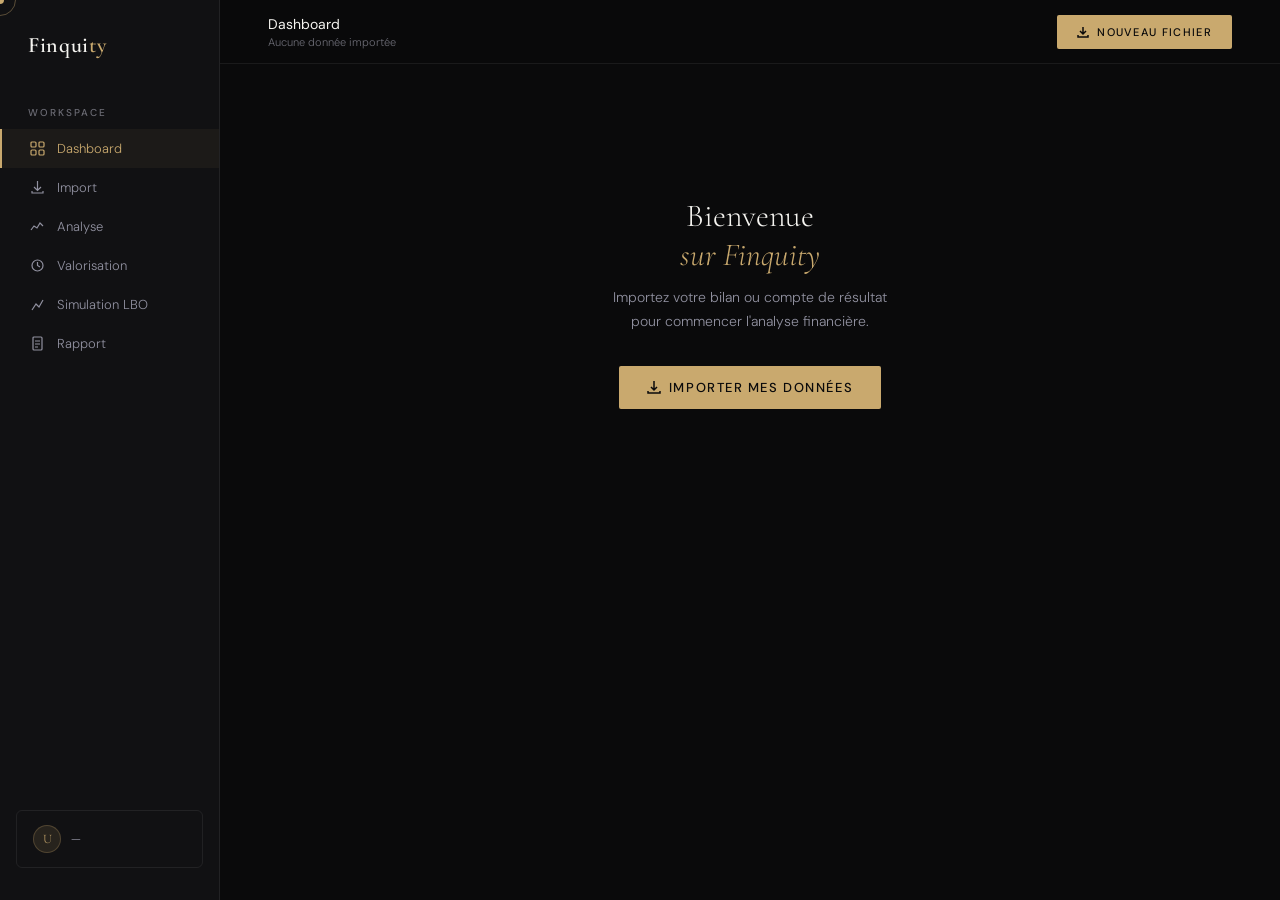
==== commit 7ad0174f: "Analysis impelemented" ====
--- a/src/Dashboard.html
+++ b/src/Dashboard.html
@@ -1,1125 +1,263 @@
 <!DOCTYPE html>
-<html lang="en">
+<html lang="fr">
 <head>
-  <meta charset="UTF-8" />
+  <meta charset="UTF-8"/>
   <meta name="viewport" content="width=device-width, initial-scale=1.0"/>
-  <title>Finquity — Precision. Clarity. Finquity.</title>
-  <link href="https://fonts.googleapis.com/css2?family=Cormorant+Garamond:ital,wght@0,300;0,400;0,600;1,300;1,400&family=DM+Sans:wght@300;400;500&display=swap" rel="stylesheet">
+  <title>Finquity — Dashboard</title>
+  <link href="https://fonts.googleapis.com/css2?family=Cormorant+Garamond:ital,wght@0,300;0,400;0,600;1,300;1,400&family=DM+Sans:wght@300;400;500&display=swap" rel="stylesheet"/>
   <style>
-    *, *::before, *::after { box-sizing: border-box; margin: 0; padding: 0; }
-
-    :root {
-      --ink: #0a0a0b;
-      --ink-2: #141416;
-      --ink-3: #1c1c1f;
-      --surface: #111113;
-      --gold: #c9a96e;
-      --gold-light: #e2c99a;
-      --gold-dim: rgba(201,169,110,0.15);
-      --muted: #6b6b74;
-      --muted-2: #9191a0;
-      --border: rgba(255,255,255,0.07);
-      --border-gold: rgba(201,169,110,0.25);
-      --white: #f5f4f0;
-      --font-display: 'Cormorant Garamond', Georgia, serif;
-      --font-body: 'DM Sans', sans-serif;
-    }
-
-    html { scroll-behavior: smooth; }
-
-    body {
-      background-color: var(--ink);
-      color: var(--white);
-      font-family: var(--font-body);
-      font-weight: 300;
-      line-height: 1.6;
-      overflow-x: hidden;
-      cursor: none;
-    }
-
-    /* Custom cursor */
-    .cursor {
-      position: fixed;
-      width: 8px; height: 8px;
-      background: var(--gold);
-      border-radius: 50%;
-      pointer-events: none;
-      z-index: 9999;
-      transform: translate(-50%, -50%);
-      transition: transform 0.1s ease, opacity 0.3s;
-      mix-blend-mode: normal;
-    }
-    .cursor-ring {
-      position: fixed;
-      width: 32px; height: 32px;
-      border: 1px solid rgba(201,169,110,0.4);
-      border-radius: 50%;
-      pointer-events: none;
-      z-index: 9998;
-      transform: translate(-50%, -50%);
-      transition: transform 0.18s ease, width 0.2s, height 0.2s, opacity 0.3s;
-    }
-
-    /* Grain overlay */
-    body::before {
-      content: '';
-      position: fixed;
-      inset: 0;
-      background-image: url("data:image/svg+xml,%3Csvg viewBox='0 0 512 512' xmlns='http://www.w3.org/2000/svg'%3E%3Cfilter id='n'%3E%3CfeTurbulence type='fractalNoise' baseFrequency='0.75' numOctaves='4' stitchTiles='stitch'/%3E%3C/filter%3E%3Crect width='100%25' height='100%25' filter='url(%23n)' opacity='0.03'/%3E%3C/svg%3E");
-      pointer-events: none;
-      z-index: 1;
-      opacity: 0.4;
-    }
-
-    /* ─── HEADER ─── */
-    header {
-      position: fixed;
-      top: 0; left: 0; right: 0;
-      z-index: 100;
-      display: flex;
-      justify-content: space-between;
-      align-items: center;
-      padding: 28px 60px;
-      border-bottom: 1px solid transparent;
-      transition: border-color 0.4s, background 0.4s, backdrop-filter 0.4s;
-    }
-    header.scrolled {
-      background: rgba(10,10,11,0.85);
-      backdrop-filter: blur(16px);
-      border-color: var(--border);
-    }
-
-    .logo {
-      font-family: var(--font-display);
-      font-size: 26px;
-      font-weight: 600;
-      letter-spacing: 0.04em;
-      color: var(--white);
-      text-decoration: none;
-    }
-    .logo span { color: var(--gold); }
-
-    nav { display: flex; align-items: center; gap: 40px; }
-
-    nav a {
-      font-family: var(--font-body);
-      font-size: 13px;
-      font-weight: 400;
-      letter-spacing: 0.1em;
-      text-transform: uppercase;
-      color: var(--muted-2);
-      text-decoration: none;
-      transition: color 0.3s;
-    }
-    nav a:hover { color: var(--white); }
-
-    .nav-cta {
-      font-size: 12px !important;
-      font-weight: 500 !important;
-      letter-spacing: 0.12em !important;
-      color: var(--gold) !important;
-      border: 1px solid var(--border-gold);
-      padding: 9px 22px;
-      border-radius: 2px;
-      transition: background 0.3s, color 0.3s !important;
-    }
-    .nav-cta:hover {
-      background: var(--gold-dim);
-      color: var(--gold-light) !important;
-    }
-
-    /* ─── HERO ─── */
-    .hero {
-      min-height: 100vh;
-      display: flex;
-      flex-direction: column;
-      justify-content: center;
-      padding: 160px 60px 100px;
-      position: relative;
-      overflow: hidden;
-    }
-
-    .hero-bg-grid {
-      position: absolute;
-      inset: 0;
-      background-image:
-        linear-gradient(rgba(201,169,110,0.03) 1px, transparent 1px),
-        linear-gradient(90deg, rgba(201,169,110,0.03) 1px, transparent 1px);
-      background-size: 80px 80px;
-      z-index: 0;
-    }
-    .hero-bg-glow {
-      position: absolute;
-      top: -200px; right: -100px;
-      width: 700px; height: 700px;
-      background: radial-gradient(circle, rgba(201,169,110,0.06) 0%, transparent 70%);
-      z-index: 0;
-      animation: pulse-glow 8s ease-in-out infinite;
-    }
-    @keyframes pulse-glow {
-      0%, 100% { opacity: 1; transform: scale(1); }
-      50% { opacity: 0.6; transform: scale(1.08); }
-    }
-
-    .hero-content { position: relative; z-index: 2; max-width: 760px; }
-
-    .hero-eyebrow {
-      display: inline-flex;
-      align-items: center;
-      gap: 10px;
-      font-size: 11px;
-      font-weight: 500;
-      letter-spacing: 0.18em;
-      text-transform: uppercase;
-      color: var(--gold);
-      margin-bottom: 36px;
-      opacity: 0;
-      animation: fade-up 0.8s 0.2s forwards;
-    }
-    .hero-eyebrow::before {
-      content: '';
-      display: block;
-      width: 28px; height: 1px;
-      background: var(--gold);
-    }
-
-    .hero h1 {
-      font-family: var(--font-display);
-      font-size: clamp(52px, 7vw, 88px);
-      font-weight: 300;
-      line-height: 1.05;
-      letter-spacing: -0.01em;
-      color: var(--white);
-      margin-bottom: 30px;
-      opacity: 0;
-      animation: fade-up 0.9s 0.4s forwards;
-    }
-    .hero h1 em {
-      font-style: italic;
-      color: var(--gold);
-    }
-
-    .hero-sub {
-      font-size: 16px;
-      font-weight: 300;
-      color: var(--muted-2);
-      line-height: 1.8;
-      max-width: 480px;
-      margin-bottom: 52px;
-      opacity: 0;
-      animation: fade-up 0.9s 0.6s forwards;
-    }
-
-    .hero-actions {
-      display: flex;
-      align-items: center;
-      gap: 28px;
-      opacity: 0;
-      animation: fade-up 0.9s 0.8s forwards;
-    }
-
-    .btn-primary {
-      display: inline-flex;
-      align-items: center;
-      gap: 10px;
-      background: var(--gold);
-      color: var(--ink);
-      font-family: var(--font-body);
-      font-size: 12px;
-      font-weight: 500;
-      letter-spacing: 0.12em;
-      text-transform: uppercase;
-      text-decoration: none;
-      padding: 16px 32px;
-      border-radius: 2px;
-      transition: background 0.3s, transform 0.2s;
-    }
-    .btn-primary:hover {
-      background: var(--gold-light);
-      transform: translateY(-1px);
-    }
-    .btn-primary svg { transition: transform 0.2s; }
-    .btn-primary:hover svg { transform: translateX(3px); }
-
-    .btn-ghost {
-      font-size: 12px;
-      font-weight: 400;
-      letter-spacing: 0.1em;
-      text-transform: uppercase;
-      color: var(--muted-2);
-      text-decoration: none;
-      border-bottom: 1px solid var(--border);
-      padding-bottom: 3px;
-      transition: color 0.3s, border-color 0.3s;
-    }
-    .btn-ghost:hover { color: var(--white); border-color: var(--muted-2); }
-
-    /* Hero stats */
-    .hero-stats {
-      position: absolute;
-      bottom: 60px; right: 60px;
-      display: flex;
-      gap: 48px;
-      z-index: 2;
-      opacity: 0;
-      animation: fade-in 1s 1.2s forwards;
-    }
-    .stat { text-align: right; }
-    .stat-value {
-      font-family: var(--font-display);
-      font-size: 36px;
-      font-weight: 300;
-      color: var(--white);
-      letter-spacing: -0.02em;
-      line-height: 1;
-    }
-    .stat-label {
-      font-size: 11px;
-      font-weight: 400;
-      letter-spacing: 0.12em;
-      text-transform: uppercase;
-      color: var(--muted);
-      margin-top: 6px;
-    }
-
-    @keyframes fade-up {
-      from { opacity: 0; transform: translateY(24px); }
-      to { opacity: 1; transform: translateY(0); }
-    }
-    @keyframes fade-in {
-      from { opacity: 0; }
-      to { opacity: 1; }
-    }
-
-    /* ─── MARQUEE / TRUST ─── */
-    .trust-bar {
-      border-top: 1px solid var(--border);
-      border-bottom: 1px solid var(--border);
-      padding: 22px 0;
-      overflow: hidden;
-      position: relative;
-    }
-    .trust-bar::before, .trust-bar::after {
-      content: '';
-      position: absolute;
-      top: 0; bottom: 0;
-      width: 120px;
-      z-index: 2;
-    }
-    .trust-bar::before { left: 0; background: linear-gradient(90deg, var(--ink), transparent); }
-    .trust-bar::after { right: 0; background: linear-gradient(-90deg, var(--ink), transparent); }
-
-    .marquee-track {
-      display: flex;
-      gap: 80px;
-      animation: marquee 24s linear infinite;
-      width: max-content;
-    }
-    .marquee-item {
-      font-family: var(--font-display);
-      font-size: 14px;
-      font-weight: 300;
-      letter-spacing: 0.12em;
-      color: var(--muted);
-      text-transform: uppercase;
-      white-space: nowrap;
-      display: flex;
-      align-items: center;
-      gap: 80px;
-    }
-    .marquee-item::after {
-      content: '·';
-      color: var(--gold);
-      font-size: 20px;
-      line-height: 0;
-    }
-    @keyframes marquee {
-      from { transform: translateX(0); }
-      to { transform: translateX(-50%); }
-    }
-
-    /* ─── SECTION BASE ─── */
-    section { position: relative; }
-
-    .section-label {
-      display: inline-flex;
-      align-items: center;
-      gap: 10px;
-      font-size: 10px;
-      font-weight: 500;
-      letter-spacing: 0.2em;
-      text-transform: uppercase;
-      color: var(--gold);
-      margin-bottom: 24px;
-    }
-    .section-label::before {
-      content: '';
-      display: block;
-      width: 20px; height: 1px;
-      background: var(--gold);
-    }
-
-    /* ─── FEATURES ─── */
-    .features {
-      padding: 140px 60px;
-      background: var(--ink-2);
-    }
-
-    .features-header {
-      display: grid;
-      grid-template-columns: 1fr 1fr;
-      gap: 60px;
-      align-items: end;
-      margin-bottom: 80px;
-    }
-
-    .features-title {
-      font-family: var(--font-display);
-      font-size: clamp(36px, 4vw, 52px);
-      font-weight: 300;
-      line-height: 1.1;
-      color: var(--white);
-    }
-    .features-title em { font-style: italic; color: var(--gold); }
-
-    .features-desc {
-      font-size: 15px;
-      font-weight: 300;
-      color: var(--muted-2);
-      line-height: 1.8;
-      align-self: end;
-    }
-
-    .features-grid {
-      display: grid;
-      grid-template-columns: repeat(3, 1fr);
-      gap: 1px;
-      background: var(--border);
-      border: 1px solid var(--border);
-    }
-
-    .feature-card {
-      background: var(--ink-2);
-      padding: 48px 40px;
-      transition: background 0.3s;
-      position: relative;
-      overflow: hidden;
-    }
-    .feature-card::before {
-      content: '';
-      position: absolute;
-      top: 0; left: 0; right: 0;
-      height: 1px;
-      background: linear-gradient(90deg, transparent, var(--gold), transparent);
-      opacity: 0;
-      transition: opacity 0.4s;
-    }
-    .feature-card:hover { background: var(--ink-3); }
-    .feature-card:hover::before { opacity: 1; }
-
-    .feature-number {
-      font-family: var(--font-display);
-      font-size: 48px;
-      font-weight: 300;
-      color: rgba(201,169,110,0.15);
-      line-height: 1;
-      margin-bottom: 32px;
-      transition: color 0.3s;
-    }
-    .feature-card:hover .feature-number { color: rgba(201,169,110,0.3); }
-
-    .feature-icon {
-      width: 36px; height: 36px;
-      margin-bottom: 20px;
-      color: var(--gold);
-    }
-
-    .feature-card h3 {
-      font-family: var(--font-display);
-      font-size: 22px;
-      font-weight: 400;
-      color: var(--white);
-      margin-bottom: 14px;
-      letter-spacing: 0.01em;
-    }
-
-    .feature-card p {
-      font-size: 14px;
-      font-weight: 300;
-      color: var(--muted-2);
-      line-height: 1.8;
-    }
-
-    /* ─── HOW IT WORKS ─── */
-    .how {
-      padding: 140px 60px;
-      background: var(--ink);
-    }
-
-    .how-inner {
-      display: grid;
-      grid-template-columns: 300px 1fr;
-      gap: 100px;
-      align-items: start;
-    }
-
-    .how-left { position: sticky; top: 120px; }
-    .how-left h2 {
-      font-family: var(--font-display);
-      font-size: clamp(36px, 4vw, 50px);
-      font-weight: 300;
-      line-height: 1.1;
-      color: var(--white);
-      margin-bottom: 20px;
-    }
-    .how-left h2 em { font-style: italic; color: var(--gold); }
-    .how-left p {
-      font-size: 14px;
-      font-weight: 300;
-      color: var(--muted);
-      line-height: 1.8;
-    }
-
-    .how-steps { display: flex; flex-direction: column; gap: 0; }
-
-    .step {
-      display: grid;
-      grid-template-columns: 80px 1fr;
-      gap: 32px;
-      padding: 48px 0;
-      border-bottom: 1px solid var(--border);
-      transition: padding-left 0.3s;
-    }
-    .step:first-child { border-top: 1px solid var(--border); }
-    .step:hover { padding-left: 8px; }
-
-    .step-num {
-      font-family: var(--font-display);
-      font-size: 13px;
-      font-weight: 300;
-      color: var(--gold);
-      letter-spacing: 0.1em;
-      padding-top: 6px;
-    }
-
-    .step h3 {
-      font-family: var(--font-display);
-      font-size: 26px;
-      font-weight: 400;
-      color: var(--white);
-      margin-bottom: 12px;
-    }
-
-    .step p {
-      font-size: 14px;
-      font-weight: 300;
-      color: var(--muted-2);
-      line-height: 1.8;
-    }
-
-    /* ─── METRICS TICKER ─── */
-    .metrics {
-      padding: 100px 60px;
-      background: var(--ink-2);
-      border-top: 1px solid var(--border);
-      border-bottom: 1px solid var(--border);
-    }
-    .metrics-grid {
-      display: grid;
-      grid-template-columns: repeat(4, 1fr);
-      gap: 1px;
-      background: var(--border);
-      border: 1px solid var(--border);
-    }
-    .metric-item {
-      background: var(--ink-2);
-      padding: 52px 40px;
-      text-align: center;
-    }
-    .metric-value {
-      font-family: var(--font-display);
-      font-size: 56px;
-      font-weight: 300;
-      color: var(--white);
-      letter-spacing: -0.03em;
-      line-height: 1;
-      margin-bottom: 10px;
-    }
-    .metric-value span { color: var(--gold); }
-    .metric-label {
-      font-size: 11px;
-      font-weight: 400;
-      letter-spacing: 0.15em;
-      text-transform: uppercase;
-      color: var(--muted);
-    }
-
-    /* ─── WAITLIST ─── */
-    .waitlist {
-      padding: 160px 60px;
-      background: var(--ink);
-      text-align: center;
-      position: relative;
-      overflow: hidden;
-    }
-    .waitlist-glow {
-      position: absolute;
-      bottom: -200px; left: 50%;
-      transform: translateX(-50%);
-      width: 800px; height: 600px;
-      background: radial-gradient(circle, rgba(201,169,110,0.05) 0%, transparent 70%);
-      pointer-events: none;
-    }
-    .waitlist-inner { position: relative; z-index: 2; max-width: 560px; margin: 0 auto; }
-
-    .waitlist h2 {
-      font-family: var(--font-display);
-      font-size: clamp(40px, 5vw, 64px);
-      font-weight: 300;
-      line-height: 1.1;
-      color: var(--white);
-      margin-bottom: 20px;
-    }
-    .waitlist h2 em { font-style: italic; color: var(--gold); }
-
-    .waitlist p {
-      font-size: 15px;
-      font-weight: 300;
-      color: var(--muted-2);
-      margin-bottom: 48px;
-      line-height: 1.8;
-    }
-
-    .waitlist-form {
-      display: flex;
-      gap: 0;
-      max-width: 440px;
-      margin: 0 auto 20px;
-      border: 1px solid var(--border-gold);
-      border-radius: 2px;
-      overflow: hidden;
-      transition: border-color 0.3s;
-    }
-    .waitlist-form:focus-within { border-color: var(--gold); }
-
-    .waitlist-form input {
-      flex: 1;
-      background: rgba(201,169,110,0.04);
-      border: none;
-      outline: none;
-      padding: 16px 20px;
-      font-family: var(--font-body);
-      font-size: 14px;
-      font-weight: 300;
-      color: var(--white);
-    }
-    .waitlist-form input::placeholder { color: var(--muted); }
-
-    .waitlist-form button {
-      background: var(--gold);
-      color: var(--ink);
-      border: none;
-      padding: 16px 28px;
-      font-family: var(--font-body);
-      font-size: 11px;
-      font-weight: 500;
-      letter-spacing: 0.14em;
-      text-transform: uppercase;
-      cursor: pointer;
-      transition: background 0.3s;
-      white-space: nowrap;
-    }
-    .waitlist-form button:hover { background: var(--gold-light); }
-
-    .waitlist-note {
-      font-size: 12px;
-      color: var(--muted);
-      letter-spacing: 0.05em;
-    }
-
-    /* ─── LOGIN PAGE ─── */
-    .login-page {
-      display: none;
-      min-height: 100vh;
-      background: var(--ink);
-      align-items: center;
-      justify-content: center;
-      padding: 80px 20px;
-    }
-    .login-page.active { display: flex; }
-
-    .login-panel {
-      width: 100%;
-      max-width: 420px;
-      border: 1px solid var(--border);
-      padding: 56px 48px;
-      background: var(--ink-2);
-      position: relative;
-    }
-    .login-panel::before {
-      content: '';
-      position: absolute;
-      top: 0; left: 40px; right: 40px;
-      height: 1px;
-      background: linear-gradient(90deg, transparent, var(--gold), transparent);
-    }
-
-    .login-logo {
-      font-family: var(--font-display);
-      font-size: 28px;
-      font-weight: 600;
-      color: var(--white);
-      text-align: center;
-      margin-bottom: 8px;
-    }
-    .login-logo span { color: var(--gold); }
-
-    .login-tagline {
-      font-size: 12px;
-      font-weight: 300;
-      letter-spacing: 0.15em;
-      text-transform: uppercase;
-      color: var(--muted);
-      text-align: center;
-      margin-bottom: 48px;
-    }
-
-    .login-form { display: flex; flex-direction: column; gap: 20px; }
-
-    .form-group { display: flex; flex-direction: column; gap: 8px; }
-
-    .form-group label {
-      font-size: 10px;
-      font-weight: 500;
-      letter-spacing: 0.18em;
-      text-transform: uppercase;
-      color: var(--muted-2);
-    }
-
-    .form-group input {
-      background: rgba(255,255,255,0.03);
-      border: 1px solid var(--border);
-      border-radius: 2px;
-      padding: 14px 16px;
-      font-family: var(--font-body);
-      font-size: 14px;
-      font-weight: 300;
-      color: var(--white);
-      outline: none;
-      transition: border-color 0.3s;
-    }
-    .form-group input:focus { border-color: var(--gold); }
-    .form-group input::placeholder { color: var(--muted); }
-
-    .login-submit {
-      background: var(--gold);
-      color: var(--ink);
-      border: none;
-      border-radius: 2px;
-      padding: 15px;
-      font-family: var(--font-body);
-      font-size: 12px;
-      font-weight: 500;
-      letter-spacing: 0.14em;
-      text-transform: uppercase;
-      cursor: pointer;
-      transition: background 0.3s;
-      margin-top: 8px;
-    }
-    .login-submit:hover { background: var(--gold-light); }
-
-    .login-footer {
-      text-align: center;
-      margin-top: 24px;
-      font-size: 13px;
-      font-weight: 300;
-      color: var(--muted);
-    }
-    .login-footer a {
-      color: var(--gold);
-      text-decoration: none;
-      transition: color 0.2s;
-    }
-    .login-footer a:hover { color: var(--gold-light); }
-
-    /* ─── LANDING wrapper ─── */
-    #landing { display: block; }
-
-    /* ─── FOOTER ─── */
-    footer {
-      background: var(--ink-2);
-      border-top: 1px solid var(--border);
-      padding: 60px;
-      display: grid;
-      grid-template-columns: 1fr auto;
-      align-items: center;
-      gap: 40px;
-    }
-
-    .footer-logo {
-      font-family: var(--font-display);
-      font-size: 20px;
-      font-weight: 600;
-      color: var(--white);
-      margin-bottom: 10px;
-    }
-    .footer-logo span { color: var(--gold); }
-    .footer-copy {
-      font-size: 12px;
-      font-weight: 300;
-      color: var(--muted);
-      letter-spacing: 0.05em;
-    }
-
-    .footer-links {
-      display: flex;
-      gap: 36px;
-    }
-    .footer-links a {
-      font-size: 12px;
-      font-weight: 400;
-      letter-spacing: 0.1em;
-      text-transform: uppercase;
-      color: var(--muted);
-      text-decoration: none;
-      transition: color 0.3s;
-    }
-    .footer-links a:hover { color: var(--gold); }
-
-    /* ─── SCROLL REVEAL ─── */
-    .reveal {
-      opacity: 0;
-      transform: translateY(30px);
-      transition: opacity 0.8s ease, transform 0.8s ease;
-    }
-    .reveal.visible {
-      opacity: 1;
-      transform: translateY(0);
-    }
-
-    /* ─── RESPONSIVE ─── */
-    @media (max-width: 900px) {
-      header { padding: 24px 30px; }
-      .hero { padding: 120px 30px 80px; }
-      .hero-stats { display: none; }
-      .features, .how, .metrics, .waitlist { padding: 80px 30px; }
-      footer { padding: 40px 30px; grid-template-columns: 1fr; }
-      .features-header { grid-template-columns: 1fr; gap: 30px; }
-      .features-grid { grid-template-columns: 1fr; }
-      .how-inner { grid-template-columns: 1fr; gap: 40px; }
-      .how-left { position: static; }
-      .metrics-grid { grid-template-columns: repeat(2, 1fr); }
-      nav .nav-desktop { display: none; }
-    }
+    *,*::before,*::after{box-sizing:border-box;margin:0;padding:0}
+    :root{--ink:#0a0a0b;--ink-2:#111113;--ink-3:#1c1c1f;--gold:#c9a96e;--gold-light:#e2c99a;--gold-dim:rgba(201,169,110,0.12);--gold-dim2:rgba(201,169,110,0.06);--muted:#6b6b74;--muted-2:#9191a0;--border:rgba(255,255,255,0.07);--border-gold:rgba(201,169,110,0.25);--white:#f5f4f0;--success:#4caf7d;--success-dim:rgba(76,175,125,0.12);--font-display:'Cormorant Garamond',Georgia,serif;--font-body:'DM Sans',sans-serif}
+    body{background:var(--ink);color:var(--white);font-family:var(--font-body);font-weight:300;min-height:100vh;display:flex;flex-direction:column;cursor:none}
+    .cursor{position:fixed;width:8px;height:8px;background:var(--gold);border-radius:50%;pointer-events:none;z-index:9999;transform:translate(-50%,-50%);transition:transform .1s}
+    .cursor-ring{position:fixed;width:32px;height:32px;border:1px solid rgba(201,169,110,0.4);border-radius:50%;pointer-events:none;z-index:9998;transform:translate(-50%,-50%);transition:transform .18s,width .2s,height .2s}
+    .sidebar{position:fixed;top:0;left:0;bottom:0;width:220px;background:var(--ink-2);border-right:1px solid var(--border);display:flex;flex-direction:column;padding:32px 0;z-index:50}
+    .sidebar-logo{font-family:var(--font-display);font-size:22px;font-weight:600;color:var(--white);padding:0 28px;margin-bottom:48px;text-decoration:none;letter-spacing:.03em}
+    .sidebar-logo span{color:var(--gold)}
+    .sidebar-section{font-size:10px;font-weight:500;letter-spacing:.2em;text-transform:uppercase;color:var(--muted);padding:0 28px;margin-bottom:10px}
+    .nav-item{display:flex;align-items:center;gap:12px;padding:11px 28px;font-size:13px;color:var(--muted-2);text-decoration:none;transition:color .2s,background .2s;border-left:2px solid transparent}
+    .nav-item:hover{color:var(--white);background:rgba(255,255,255,0.03)}
+    .nav-item.active{color:var(--gold);background:var(--gold-dim2);border-left-color:var(--gold)}
+    .nav-item svg{width:15px;height:15px;flex-shrink:0}
+    .sidebar-spacer{flex:1}
+    .sidebar-user{margin:0 16px;padding:14px 16px;border:1px solid var(--border);border-radius:6px;display:flex;align-items:center;gap:10px}
+    .user-avatar{width:28px;height:28px;border-radius:50%;background:var(--gold-dim);border:1px solid var(--border-gold);display:flex;align-items:center;justify-content:center;font-family:var(--font-display);font-size:13px;color:var(--gold)}
+    .user-name{font-size:12px;color:var(--muted-2)}
+    .topbar{position:fixed;top:0;left:220px;right:0;height:64px;background:rgba(10,10,11,0.85);backdrop-filter:blur(12px);border-bottom:1px solid var(--border);display:flex;align-items:center;justify-content:space-between;padding:0 48px;z-index:40}
+    .topbar-left{display:flex;flex-direction:column;gap:2px}
+    .topbar-title{font-size:14px;font-weight:400;color:var(--white)}
+    .topbar-sub{font-size:11px;color:var(--muted)}
+    .topbar-right{display:flex;align-items:center;gap:12px}
+    .btn-import{display:inline-flex;align-items:center;gap:8px;background:var(--gold);color:var(--ink);font-family:var(--font-body);font-size:11px;font-weight:500;letter-spacing:.12em;text-transform:uppercase;border:none;border-radius:2px;padding:10px 20px;cursor:pointer;text-decoration:none;transition:background .2s}
+    .btn-import:hover{background:var(--gold-light)}
+    .main{margin-left:220px;padding-top:64px;flex:1}
+    .page-content{padding:52px 48px}
+
+    /* Header entreprise */
+    .company-header{display:flex;align-items:flex-end;justify-content:space-between;margin-bottom:48px;opacity:0;animation:fade-up .7s .1s forwards}
+    .company-name{font-family:var(--font-display);font-size:42px;font-weight:300;color:var(--white);line-height:1}
+    .company-name em{font-style:italic;color:var(--gold)}
+    .company-meta{font-size:12px;color:var(--muted);margin-top:6px}
+    .company-meta span{color:var(--muted-2)}
+    .last-update{font-size:11px;color:var(--muted);text-align:right}
+
+    /* KPIs */
+    .kpi-grid{display:grid;grid-template-columns:repeat(4,1fr);gap:16px;margin-bottom:40px;opacity:0;animation:fade-up .7s .2s forwards}
+    .kpi-card{background:var(--ink-2);border:1px solid var(--border);border-radius:8px;padding:20px 22px}
+    .kpi-label{font-size:10px;font-weight:500;letter-spacing:.15em;text-transform:uppercase;color:var(--muted);margin-bottom:8px}
+    .kpi-val{font-size:26px;font-weight:300;color:var(--white);line-height:1;margin-bottom:4px}
+    .kpi-val.gold{color:var(--gold)}
+    .kpi-val.green{color:var(--success)}
+    .kpi-sub{font-size:11px;color:var(--muted)}
+
+    /* Navigation modules */
+    .modules-title{font-size:10px;font-weight:500;letter-spacing:.18em;text-transform:uppercase;color:var(--muted);margin-bottom:16px}
+    .modules-grid{display:grid;grid-template-columns:repeat(2,1fr);gap:16px;opacity:0;animation:fade-up .7s .3s forwards}
+    .module-card{background:var(--ink-2);border:1px solid var(--border);border-radius:8px;padding:28px;text-decoration:none;transition:border-color .2s,background .2s;display:flex;flex-direction:column;gap:12px;position:relative;overflow:hidden}
+    .module-card:hover{border-color:var(--border-gold);background:var(--gold-dim2)}
+    .module-card:hover .module-arrow{opacity:1;transform:translateX(0)}
+    .module-icon{width:40px;height:40px;border-radius:6px;background:var(--gold-dim);border:1px solid var(--border-gold);display:flex;align-items:center;justify-content:center}
+    .module-icon svg{width:18px;height:18px;color:var(--gold)}
+    .module-name{font-family:var(--font-display);font-size:22px;font-weight:400;color:var(--white)}
+    .module-desc{font-size:12px;font-weight:300;color:var(--muted-2);line-height:1.7}
+    .module-arrow{position:absolute;top:28px;right:28px;font-size:20px;color:var(--gold);opacity:0;transform:translateX(-6px);transition:opacity .2s,transform .2s}
+    .module-status{display:inline-flex;align-items:center;gap:6px;font-size:10px;font-weight:500;letter-spacing:.1em;text-transform:uppercase;padding:3px 10px;border-radius:2px}
+    .status-ready{background:var(--success-dim);color:var(--success);border:1px solid rgba(76,175,125,0.2)}
+    .status-pending{background:rgba(255,255,255,0.04);color:var(--muted);border:1px solid var(--border)}
+
+    /* No data state */
+    .no-data{text-align:center;padding:80px 40px;opacity:0;animation:fade-up .7s .1s forwards}
+    .no-data-title{font-family:var(--font-display);font-size:32px;font-weight:300;color:var(--white);margin-bottom:12px}
+    .no-data-title em{font-style:italic;color:var(--gold)}
+    .no-data-sub{font-size:14px;color:var(--muted-2);line-height:1.7;margin-bottom:32px}
+
+    @keyframes fade-up{from{opacity:0;transform:translateY(20px)}to{opacity:1;transform:translateY(0)}}
   </style>
 </head>
 <body>
-
   <div class="cursor" id="cursor"></div>
   <div class="cursor-ring" id="cursorRing"></div>
 
-  <!-- ─── HEADER ─── -->
-  <header id="header">
-    <a href="#" class="logo" onclick="showLanding()">Finqui<span>ty</span></a>
-    <nav>
-      <a href="#features" class="nav-desktop">Platform</a>
-      <a href="#how" class="nav-desktop">How it works</a>
-      <a href="#waitlist" class="nav-desktop">Early Access</a>
-      <a href="#" class="nav-cta" onclick="showLogin(event)">Sign In</a>
-    </nav>
-  </header>
-
-  <!-- ─── LANDING ─── -->
-  <div id="landing">
-
-    <!-- HERO -->
-    <section class="hero">
-      <div class="hero-bg-grid"></div>
-      <div class="hero-bg-glow"></div>
-      <div class="hero-content">
-        <div class="hero-eyebrow">Financial Intelligence Platform</div>
-        <h1>Precision.<br>Clarity.<br><em>Finquity.</em></h1>
-        <p class="hero-sub">Institutional-grade financial analysis, valuation modelling and scenario simulation — built for SMEs and private investors.</p>
-        <div class="hero-actions">
-          <a href="#waitlist" class="btn-primary">
-            Request Access
-            <svg width="14" height="14" viewBox="0 0 14 14" fill="none" stroke="currentColor" stroke-width="1.5">
-              <path d="M1 7h12M7 1l6 6-6 6"/>
-            </svg>
-          </a>
-          <a href="#how" class="btn-ghost">See how it works</a>
+  <aside class="sidebar">
+    <a href="index.html" class="sidebar-logo">Finqui<span>ty</span></a>
+    <div class="sidebar-section">Workspace</div>
+    <a href="Dashboard.html" class="nav-item active">
+      <svg viewBox="0 0 15 15" fill="none" stroke="currentColor" stroke-width="1.2"><rect x="1" y="1" width="5" height="5" rx="1"/><rect x="9" y="1" width="5" height="5" rx="1"/><rect x="1" y="9" width="5" height="5" rx="1"/><rect x="9" y="9" width="5" height="5" rx="1"/></svg>
+      Dashboard
+    </a>
+    <a href="import.html" class="nav-item">
+      <svg viewBox="0 0 15 15" fill="none" stroke="currentColor" stroke-width="1.2"><path d="M7.5 1v9M4 7l3.5 3.5L11 7"/><path d="M2 11v2h11v-2"/></svg>
+      Import
+    </a>
+    <a href="analysis.html" class="nav-item">
+      <svg viewBox="0 0 15 15" fill="none" stroke="currentColor" stroke-width="1.2"><path d="M1 11l3-4 3 2 3-5 3 3"/></svg>
+      Analyse
+    </a>
+    <a href="valuation.html" class="nav-item">
+      <svg viewBox="0 0 15 15" fill="none" stroke="currentColor" stroke-width="1.2"><circle cx="7.5" cy="7.5" r="5.5"/><path d="M7.5 4v3.5l2.5 1.5"/></svg>
+      Valorisation
+    </a>
+    <a href="simulation.html" class="nav-item">
+      <svg viewBox="0 0 15 15" fill="none" stroke="currentColor" stroke-width="1.2"><path d="M2 13l4-6 3 3 4-7"/></svg>
+      Simulation LBO
+    </a>
+    <a href="report.html" class="nav-item">
+      <svg viewBox="0 0 15 15" fill="none" stroke="currentColor" stroke-width="1.2"><rect x="3" y="1" width="9" height="13" rx="1"/><path d="M5 5h5M5 8h5M5 11h3"/></svg>
+      Rapport
+    </a>
+    <div class="sidebar-spacer"></div>
+    <div class="sidebar-user">
+      <div class="user-avatar" id="user-avatar">U</div>
+      <div class="user-name" id="user-name">—</div>
+    </div>
+  </aside>
+
+  <div class="topbar">
+    <div class="topbar-left">
+      <div class="topbar-title" id="topbar-title">Dashboard</div>
+      <div class="topbar-sub" id="topbar-sub">Chargement…</div>
+    </div>
+    <div class="topbar-right">
+      <a href="import.html" class="btn-import">
+        <svg width="12" height="12" viewBox="0 0 12 12" fill="none" stroke="currentColor" stroke-width="1.5"><path d="M6 1v7M3 5l3 3 3-3"/><path d="M1 9v2h10V9"/></svg>
+        Nouveau fichier
+      </a>
+    </div>
+  </div>
+
+  <div class="main">
+    <div class="page-content" id="page-content">
+      <!-- contenu injecté par JS -->
+    </div>
+  </div>
+
+  <script>
+    /* ── Cursor ── */
+    const cur=document.getElementById('cursor'),ring=document.getElementById('cursorRing');
+    let mx=0,my=0,rx=0,ry=0;
+    document.addEventListener('mousemove',e=>{mx=e.clientX;my=e.clientY;});
+    (function loop(){rx+=(mx-rx)*.12;ry+=(my-ry)*.12;cur.style.left=mx+'px';cur.style.top=my+'px';ring.style.left=rx+'px';ring.style.top=ry+'px';requestAnimationFrame(loop);})();
+
+    /* ── Session + données ── */
+    let session={}, store={};
+    try{session=JSON.parse(localStorage.getItem('finquity_session')||'{}');}catch(_){}
+    try{store=JSON.parse(localStorage.getItem('finquity_data')||'{}');}catch(_){}
+
+    const hasData = store.bilan || store.cr;
+
+    // Afficher infos session
+    if(session.name){
+      document.getElementById('user-name').textContent=session.name;
+      document.getElementById('user-avatar').textContent=session.name[0].toUpperCase();
+    }
+
+    const fmt = v => (v||0).toLocaleString('fr-FR',{maximumFractionDigits:0})+' €';
+    const pct = v => (v||0).toFixed(1)+'%';
+
+    if(!hasData){
+      // ── PAS DE DONNÉES : invitation à importer ──
+      document.getElementById('topbar-sub').textContent='Aucune donnée importée';
+      document.getElementById('page-content').innerHTML=`
+        <div class="no-data">
+          <div class="no-data-title">Bienvenue<br><em>${session.name||'sur Finquity'}</em></div>
+          <p class="no-data-sub">Importez votre bilan ou compte de résultat<br>pour commencer l'analyse financière.</p>
+          <a href="import.html" class="btn-import" style="display:inline-flex;font-size:13px;padding:13px 28px">
+            <svg width="14" height="14" viewBox="0 0 14 14" fill="none" stroke="currentColor" stroke-width="1.5"><path d="M7 1v9M4 7l3 3 3-3"/><path d="M1 11v2h12v-2"/></svg>
+            Importer mes données
+          </a>
+        </div>`;
+    } else {
+      // ── DONNÉES PRÉSENTES : hub complet ──
+      const b = store.bilan?.fields || {};
+      const c = store.cr?.fields    || {};
+      const meta = store.meta || {};
+      const company = meta.company || 'Entreprise';
+      const lastUpdate = store.bilan?.parsedAt || store.cr?.parsedAt || '';
+      const dateStr = lastUpdate ? new Date(lastUpdate).toLocaleDateString('fr-FR',{day:'2-digit',month:'long',year:'numeric'}) : '—';
+
+      document.getElementById('topbar-title').textContent = company;
+      document.getElementById('topbar-sub').textContent = 'Dernière import : ' + dateStr;
+
+      // Calculs rapides
+      const ebitda = c.ebitda || 0;
+      const ca     = c.ca     || 0;
+      const rn     = c.rn     || 0;
+      const margeE = ca ? ebitda/ca*100 : 0;
+      const totalActif = (b.immob||0)+(b.actif_circ||0)+(b.treso||0);
+      const gearing = b.cp ? (b.dette_lt||0)/b.cp : 0;
+
+      const hasBilan = !!store.bilan;
+      const hasCR    = !!store.cr;
+
+      document.getElementById('page-content').innerHTML=`
+        <div class="company-header">
+          <div>
+            <div class="company-name">${company.split(' ')[0]}<br><em>${company.split(' ').slice(1).join(' ')||'&nbsp;'}</em></div>
+            <div class="company-meta">Exercice <span>${meta.year||new Date().getFullYear()}</span> · ${meta.sector||'Secteur non renseigné'}</div>
+          </div>
+          <div class="last-update">Données importées<br>${dateStr}</div>
         </div>
-      </div>
-      <div class="hero-stats">
-        <div class="stat">
-          <div class="stat-value">DCF</div>
-          <div class="stat-label">Valuation engine</div>
+
+        <div class="kpi-grid">
+          <div class="kpi-card">
+            <div class="kpi-label">Chiffre d'affaires</div>
+            <div class="kpi-val gold">${ca?fmt(ca):'—'}</div>
+            <div class="kpi-sub">${hasCR?'Compte de résultat':'Non importé'}</div>
+          </div>
+          <div class="kpi-card">
+            <div class="kpi-label">EBITDA</div>
+            <div class="kpi-val ${ebitda>=0?'green':''}">${ebitda?fmt(ebitda):'—'}</div>
+            <div class="kpi-sub">${ca?'Marge '+pct(margeE):'—'}</div>
+          </div>
+          <div class="kpi-card">
+            <div class="kpi-label">Total actif</div>
+            <div class="kpi-val">${totalActif?fmt(totalActif):'—'}</div>
+            <div class="kpi-sub">${hasBilan?'Bilan':'Non importé'}</div>
+          </div>
+          <div class="kpi-card">
+            <div class="kpi-label">Gearing (D/CP)</div>
+            <div class="kpi-val">${b.cp?gearing.toFixed(2)+'x':'—'}</div>
+            <div class="kpi-sub">${b.dette_lt?fmt(b.dette_lt)+' dettes LT':'—'}</div>
+          </div>
         </div>
-        <div class="stat">
-          <div class="stat-value">LBO</div>
-          <div class="stat-label">Simulation</div>
-        </div>
-        <div class="stat">
-          <div class="stat-value">PDF</div>
-          <div class="stat-label">Auto reports</div>
-        </div>
-      </div>
-    </section>
-
-    <!-- TRUST MARQUEE -->
-    <div class="trust-bar">
-      <div class="marquee-track">
-        <div class="marquee-item">Financial Analysis</div>
-        <div class="marquee-item">DCF Valuation</div>
-        <div class="marquee-item">LBO Simulation</div>
-        <div class="marquee-item">Market Multiples</div>
-        <div class="marquee-item">Liquidity Ratios</div>
-        <div class="marquee-item">Profitability Ratios</div>
-        <div class="marquee-item">Automated Reporting</div>
-        <div class="marquee-item">SME Intelligence</div>
-        <!-- duplicate for seamless loop -->
-        <div class="marquee-item">Financial Analysis</div>
-        <div class="marquee-item">DCF Valuation</div>
-        <div class="marquee-item">LBO Simulation</div>
-        <div class="marquee-item">Market Multiples</div>
-        <div class="marquee-item">Liquidity Ratios</div>
-        <div class="marquee-item">Profitability Ratios</div>
-        <div class="marquee-item">Automated Reporting</div>
-        <div class="marquee-item">SME Intelligence</div>
-      </div>
-    </div>
-
-    <!-- FEATURES -->
-    <section class="features" id="features">
-      <div class="features-header reveal">
-        <div>
-          <div class="section-label">Platform</div>
-          <h2 class="features-title">Everything you need to<br><em>assess, value & decide</em></h2>
-        </div>
-        <p class="features-desc">A complete toolkit for financial professionals and business owners who need clarity without the complexity of institutional software.</p>
-      </div>
-      <div class="features-grid reveal">
-        <div class="feature-card">
-          <div class="feature-number">01</div>
-          <svg class="feature-icon" viewBox="0 0 36 36" fill="none" stroke="currentColor" stroke-width="1.2">
-            <rect x="4" y="8" width="28" height="20" rx="2"/>
-            <path d="M10 20l4-6 4 4 4-8 4 4"/>
-          </svg>
-          <h3>Financial Analysis</h3>
-          <p>Import balance sheets and income statements. Get instant diagnostic across liquidity, profitability, leverage and operational efficiency ratios.</p>
-        </div>
-        <div class="feature-card">
-          <div class="feature-number">02</div>
-          <svg class="feature-icon" viewBox="0 0 36 36" fill="none" stroke="currentColor" stroke-width="1.2">
-            <circle cx="18" cy="18" r="12"/>
-            <path d="M18 8v10l6 4"/>
-          </svg>
-          <h3>DCF Valuation</h3>
-          <p>Project free cash flows, compute WACC, derive terminal value and produce a full discounted cash flow model in minutes, not hours.</p>
-        </div>
-        <div class="feature-card">
-          <div class="feature-number">03</div>
-          <svg class="feature-icon" viewBox="0 0 36 36" fill="none" stroke="currentColor" stroke-width="1.2">
-            <path d="M6 28V14l8-6 8 6v14"/>
-            <path d="M14 28v-8h8v8"/>
-            <path d="M26 12l4 4"/>
-          </svg>
-          <h3>Market Multiples</h3>
-          <p>Benchmark your company against comparable transactions using EV/EBITDA, EV/Revenue and P/E multiples from relevant market data.</p>
-        </div>
-        <div class="feature-card">
-          <div class="feature-number">04</div>
-          <svg class="feature-icon" viewBox="0 0 36 36" fill="none" stroke="currentColor" stroke-width="1.2">
-            <rect x="6" y="6" width="10" height="10" rx="1"/>
-            <rect x="20" y="6" width="10" height="10" rx="1"/>
-            <rect x="6" y="20" width="10" height="10" rx="1"/>
-            <rect x="20" y="20" width="10" height="10" rx="1"/>
-          </svg>
-          <h3>LBO Simulation</h3>
-          <p>Model leveraged buyout scenarios, stress-test financing structures and compute internal rate of return across multiple exit assumptions.</p>
-        </div>
-        <div class="feature-card">
-          <div class="feature-number">05</div>
-          <svg class="feature-icon" viewBox="0 0 36 36" fill="none" stroke="currentColor" stroke-width="1.2">
-            <path d="M10 6h16v24H10z"/>
-            <path d="M14 12h8M14 17h8M14 22h5"/>
-          </svg>
-          <h3>Automated Reports</h3>
-          <p>Generate professional PDF reports with branded cover pages, executive summaries, charts and AI-generated financial interpretations.</p>
-        </div>
-        <div class="feature-card">
-          <div class="feature-number">06</div>
-          <svg class="feature-icon" viewBox="0 0 36 36" fill="none" stroke="currentColor" stroke-width="1.2">
-            <path d="M18 4l14 8v12L18 32 4 24V12z"/>
-            <path d="M18 4v28M4 12l14 8 14-8"/>
-          </svg>
-          <h3>Secure Dashboard</h3>
-          <p>Track all your analyses in one place. Store, compare and share financial reports securely across your team or with external advisors.</p>
-        </div>
-      </div>
-    </section>
-
-    <!-- HOW IT WORKS -->
-    <section class="how" id="how">
-      <div class="how-inner">
-        <div class="how-left reveal">
-          <div class="section-label">Process</div>
-          <h2>How <em>Finquity</em> works</h2>
-          <p>From raw financial data to a board-ready report in three structured steps.</p>
-        </div>
-        <div class="how-steps">
-          <div class="step reveal">
-            <div class="step-num">01 /</div>
-            <div>
-              <h3>Import your data</h3>
-              <p>Upload balance sheets, income statements or cash flow data via CSV, Excel or direct input. Finquity structures and validates everything automatically.</p>
-            </div>
-          </div>
-          <div class="step reveal">
-            <div class="step-num">02 /</div>
-            <div>
-              <h3>Run your analysis</h3>
-              <p>Select from financial ratio analysis, DCF valuation, comparable multiples or LBO simulation. Adjust assumptions and run scenarios in real time.</p>
-            </div>
-          </div>
-          <div class="step reveal">
-            <div class="step-num">03 /</div>
-            <div>
-              <h3>Export your report</h3>
-              <p>Download a professional PDF report with your branding, complete with charts, interpreted ratios and executive-level synthesis ready to share.</p>
-            </div>
-          </div>
-        </div>
-      </div>
-    </section>
-
-    <!-- METRICS -->
-    <section class="metrics">
-      <div class="metrics-grid reveal">
-        <div class="metric-item">
-          <div class="metric-value">8<span>+</span></div>
-          <div class="metric-label">Financial ratios</div>
-        </div>
-        <div class="metric-item">
-          <div class="metric-value">3<span>×</span></div>
-          <div class="metric-label">Valuation methods</div>
-        </div>
-        <div class="metric-item">
-          <div class="metric-value">1<span>'</span></div>
-          <div class="metric-label">To generate a report</div>
-        </div>
-        <div class="metric-item">
-          <div class="metric-value">100<span>%</span></div>
-          <div class="metric-label">Automated analysis</div>
-        </div>
-      </div>
-    </section>
-
-    <!-- WAITLIST -->
-    <section class="waitlist" id="waitlist">
-      <div class="waitlist-glow"></div>
-      <div class="waitlist-inner reveal">
-        <div class="section-label" style="justify-content:center;margin-bottom:24px">Early Access</div>
-        <h2>Stay ahead in<br><em>private finance</em></h2>
-        <p>Join the waiting list and be among the first to access Finquity when we launch.</p>
-        <div class="waitlist-form">
-          <input type="email" placeholder="your@email.com" />
-          <button type="button">Request Access</button>
-        </div>
-        <p class="waitlist-note">No spam. No obligations. Unsubscribe anytime.</p>
-      </div>
-    </section>
-
-    <!-- FOOTER -->
-    <footer>
-      <div>
-        <div class="footer-logo">Finqui<span>ty</span></div>
-        <p class="footer-copy">&copy; 2025 Finquity — All rights reserved.</p>
-      </div>
-      <div class="footer-links">
-        <a href="#">Platform</a>
-        <a href="#">Privacy</a>
-        <a href="#">Contact</a>
-      </div>
-    </footer>
-
-  </div><!-- end #landing -->
-
-  <!-- ─── LOGIN PAGE ─── -->
-  <div class="login-page" id="loginPage">
-    <div class="login-panel">
-      <div class="login-logo">Finqui<span>ty</span></div>
-      <div class="login-tagline">Precision · Clarity · Finquity</div>
-      <form class="login-form" onsubmit="return false;">
-        <div class="form-group">
-          <label for="login-email">Email address</label>
-          <input type="email" id="login-email" placeholder="you@company.com" />
-        </div>
-        <div class="form-group">
-          <label for="login-password">Password</label>
-          <input type="password" id="login-password" placeholder="••••••••" />
-        </div>
-        <button class="login-submit" type="submit">Sign In</button>
-      </form>
-      <p class="login-footer">No account yet? <a href="#">Request access</a> &nbsp;·&nbsp; <a href="#">Forgot password?</a></p>
-    </div>
-  </div>
-
-  <script>
-    // Custom cursor
-    const cursor = document.getElementById('cursor');
-    const ring = document.getElementById('cursorRing');
-    let mx = 0, my = 0, rx = 0, ry = 0;
-    document.addEventListener('mousemove', e => { mx = e.clientX; my = e.clientY; });
-    (function loop() {
-      rx += (mx - rx) * 0.12;
-      ry += (my - ry) * 0.12;
-      cursor.style.left = mx + 'px';
-      cursor.style.top = my + 'px';
-      ring.style.left = rx + 'px';
-      ring.style.top = ry + 'px';
-      requestAnimationFrame(loop);
-    })();
-    document.querySelectorAll('a, button, input').forEach(el => {
-      el.addEventListener('mouseenter', () => {
-        ring.style.width = '48px'; ring.style.height = '48px';
-        cursor.style.transform = 'translate(-50%,-50%) scale(1.5)';
+
+        <div class="modules-title">Modules d'analyse</div>
+        <div class="modules-grid">
+          <a href="analysis.html" class="module-card">
+            <div class="module-icon"><svg viewBox="0 0 18 18" fill="none" stroke="currentColor" stroke-width="1.3"><path d="M1 13l4-5 3 2.5 4-6 4 3.5"/></svg></div>
+            <div class="module-name">Analyse financière</div>
+            <p class="module-desc">Ratios de rentabilité, liquidité, solvabilité. Visualisation avec code couleur.</p>
+            <div class="module-status ${hasBilan||hasCR?'status-ready':'status-pending'}">${hasBilan||hasCR?'Données disponibles':'En attente'}</div>
+            <div class="module-arrow">→</div>
+          </a>
+          <a href="valuation.html" class="module-card">
+            <div class="module-icon"><svg viewBox="0 0 18 18" fill="none" stroke="currentColor" stroke-width="1.3"><circle cx="9" cy="9" r="7"/><path d="M9 5v4.5l3 1.5"/></svg></div>
+            <div class="module-name">Valorisation</div>
+            <p class="module-desc">DCF avec hypothèses paramétrables. Multiples EV/EBITDA, EV/CA. Fourchette de valorisation.</p>
+            <div class="module-status ${hasCR?'status-ready':'status-pending'}">${hasCR?'CR disponible':'Nécessite le CR'}</div>
+            <div class="module-arrow">→</div>
+          </a>
+          <a href="simulation.html" class="module-card">
+            <div class="module-icon"><svg viewBox="0 0 18 18" fill="none" stroke="currentColor" stroke-width="1.3"><path d="M2 15l5-7 3.5 3.5 5-8"/></svg></div>
+            <div class="module-name">Simulation LBO</div>
+            <p class="module-desc">Structure de dette, TRI investisseur, MOIC. Tableau d'amortissement complet.</p>
+            <div class="module-status ${hasCR?'status-ready':'status-pending'}">${hasCR?'CR disponible':'Nécessite le CR'}</div>
+            <div class="module-arrow">→</div>
+          </a>
+          <a href="report.html" class="module-card">
+            <div class="module-icon"><svg viewBox="0 0 18 18" fill="none" stroke="currentColor" stroke-width="1.3"><rect x="3" y="1" width="12" height="16" rx="1.5"/><path d="M6 6h6M6 9.5h6M6 13h4"/></svg></div>
+            <div class="module-name">Rapport PDF</div>
+            <p class="module-desc">Synthèse complète avec graphiques, ratios, valorisation et recommandations.</p>
+            <div class="module-status status-pending">Bientôt disponible</div>
+            <div class="module-arrow">→</div>
+          </a>
+        </div>`;
+
+      // Ajouter le hover cursor sur les nouvelles cartes
+      document.querySelectorAll('.module-card').forEach(el=>{
+        el.addEventListener('mouseenter',()=>{ring.style.width='48px';ring.style.height='48px';});
+        el.addEventListener('mouseleave',()=>{ring.style.width='32px';ring.style.height='32px';});
       });
-      el.addEventListener('mouseleave', () => {
-        ring.style.width = '32px'; ring.style.height = '32px';
-        cursor.style.transform = 'translate(-50%,-50%) scale(1)';
-      });
-    });
-
-    // Scroll header
-    const header = document.getElementById('header');
-    window.addEventListener('scroll', () => {
-      header.classList.toggle('scrolled', window.scrollY > 40);
-    });
-
-    // Scroll reveal
-    const reveals = document.querySelectorAll('.reveal');
-    const observer = new IntersectionObserver((entries) => {
-      entries.forEach((e, i) => {
-        if (e.isIntersecting) {
-          setTimeout(() => e.target.classList.add('visible'), i * 80);
-          observer.unobserve(e.target);
-        }
-      });
-    }, { threshold: 0.12 });
-    reveals.forEach(r => observer.observe(r));
-
-    // Login / Landing toggle
-    function showLogin(e) {
-      if (e) e.preventDefault();
-      document.getElementById('landing').style.display = 'none';
-      document.getElementById('loginPage').classList.add('active');
-      window.scrollTo(0,0);
-    }
-    function showLanding() {
-      document.getElementById('landing').style.display = 'block';
-      document.getElementById('loginPage').classList.remove('active');
-      window.scrollTo(0,0);
     }
   </script>
 </body>
